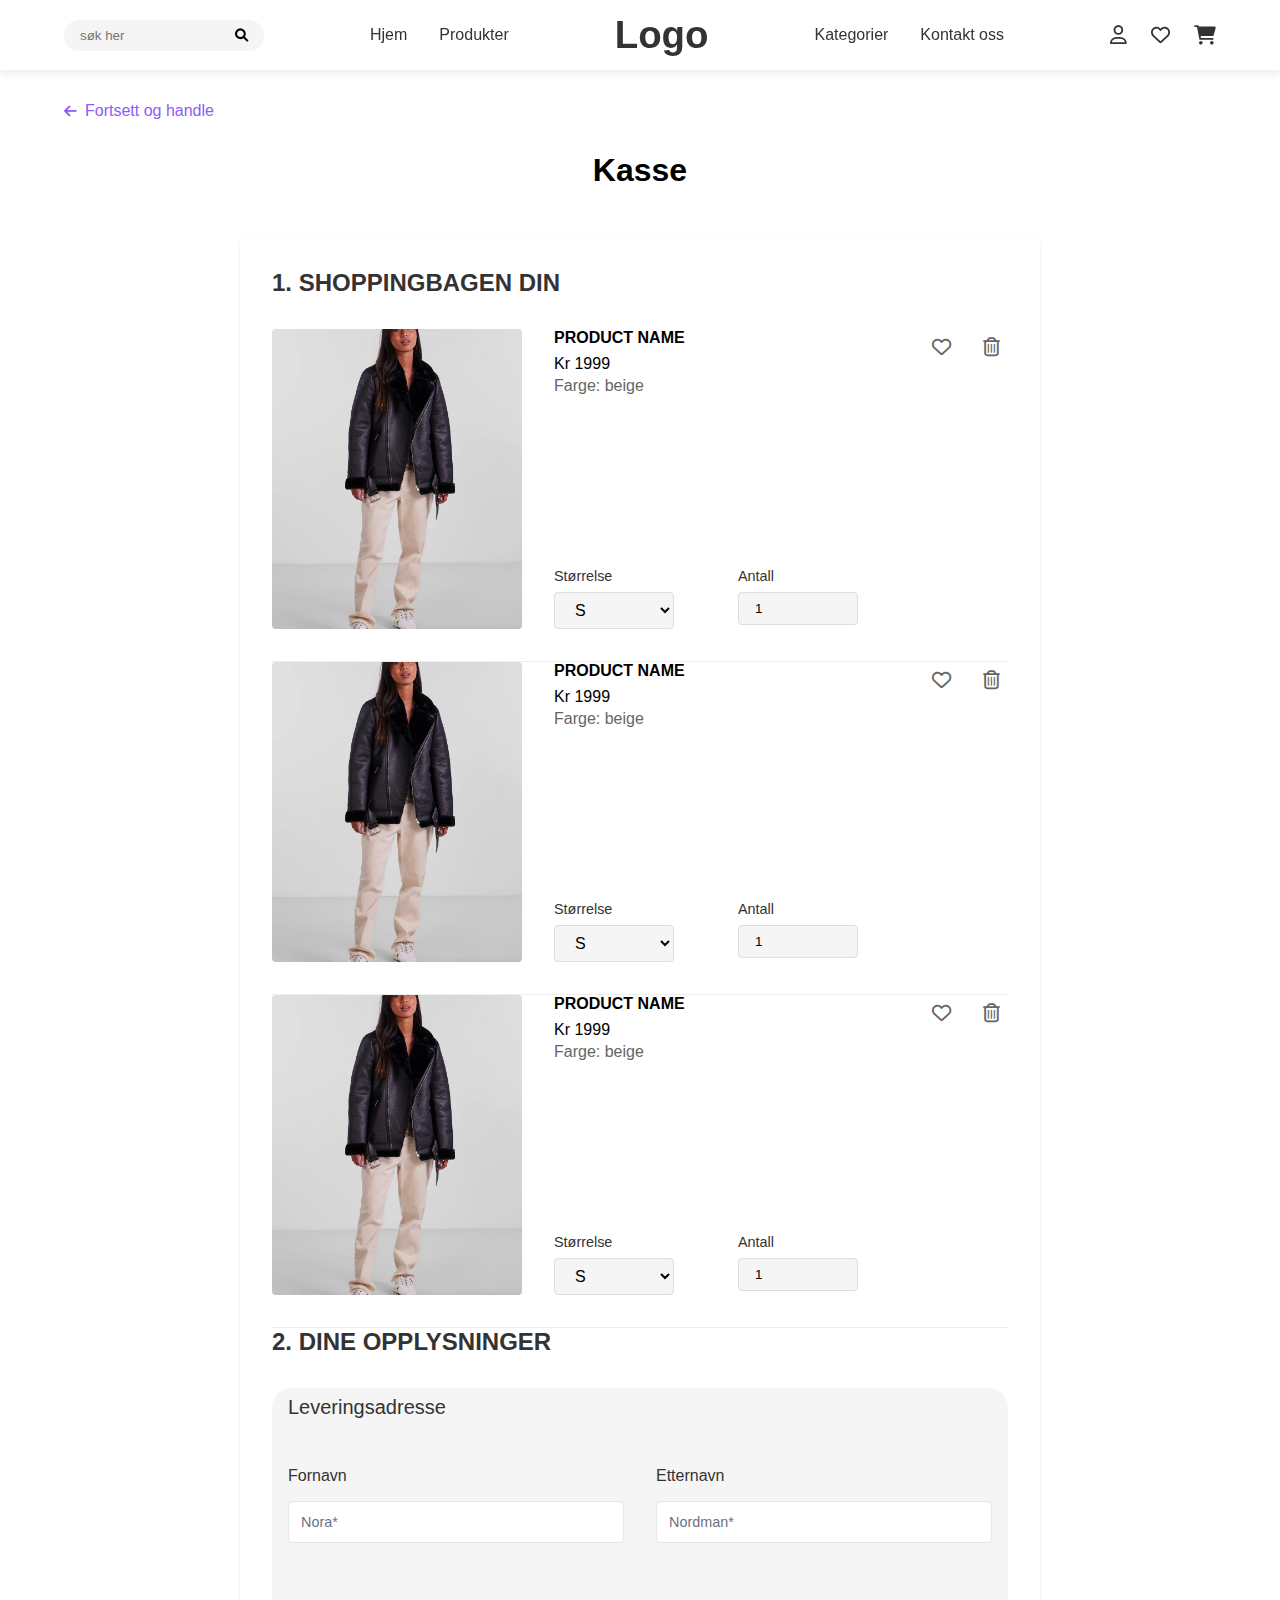
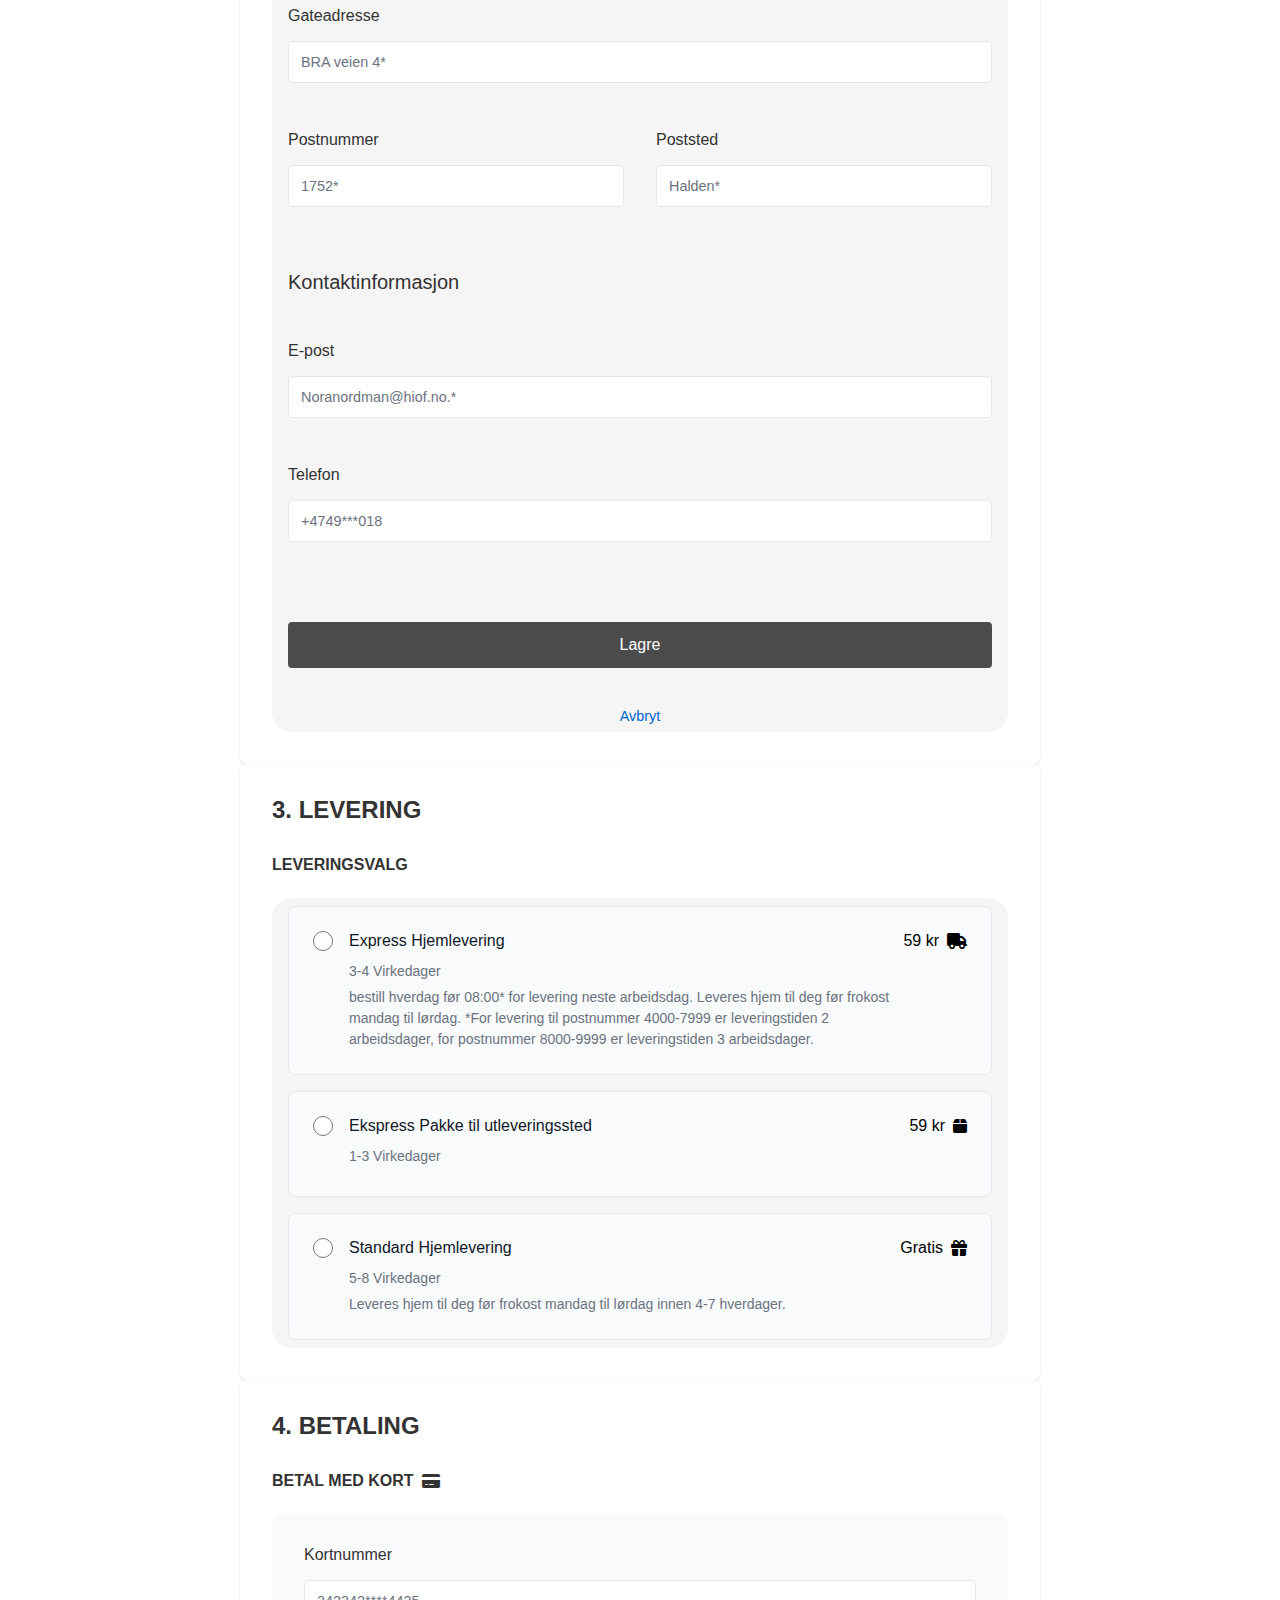
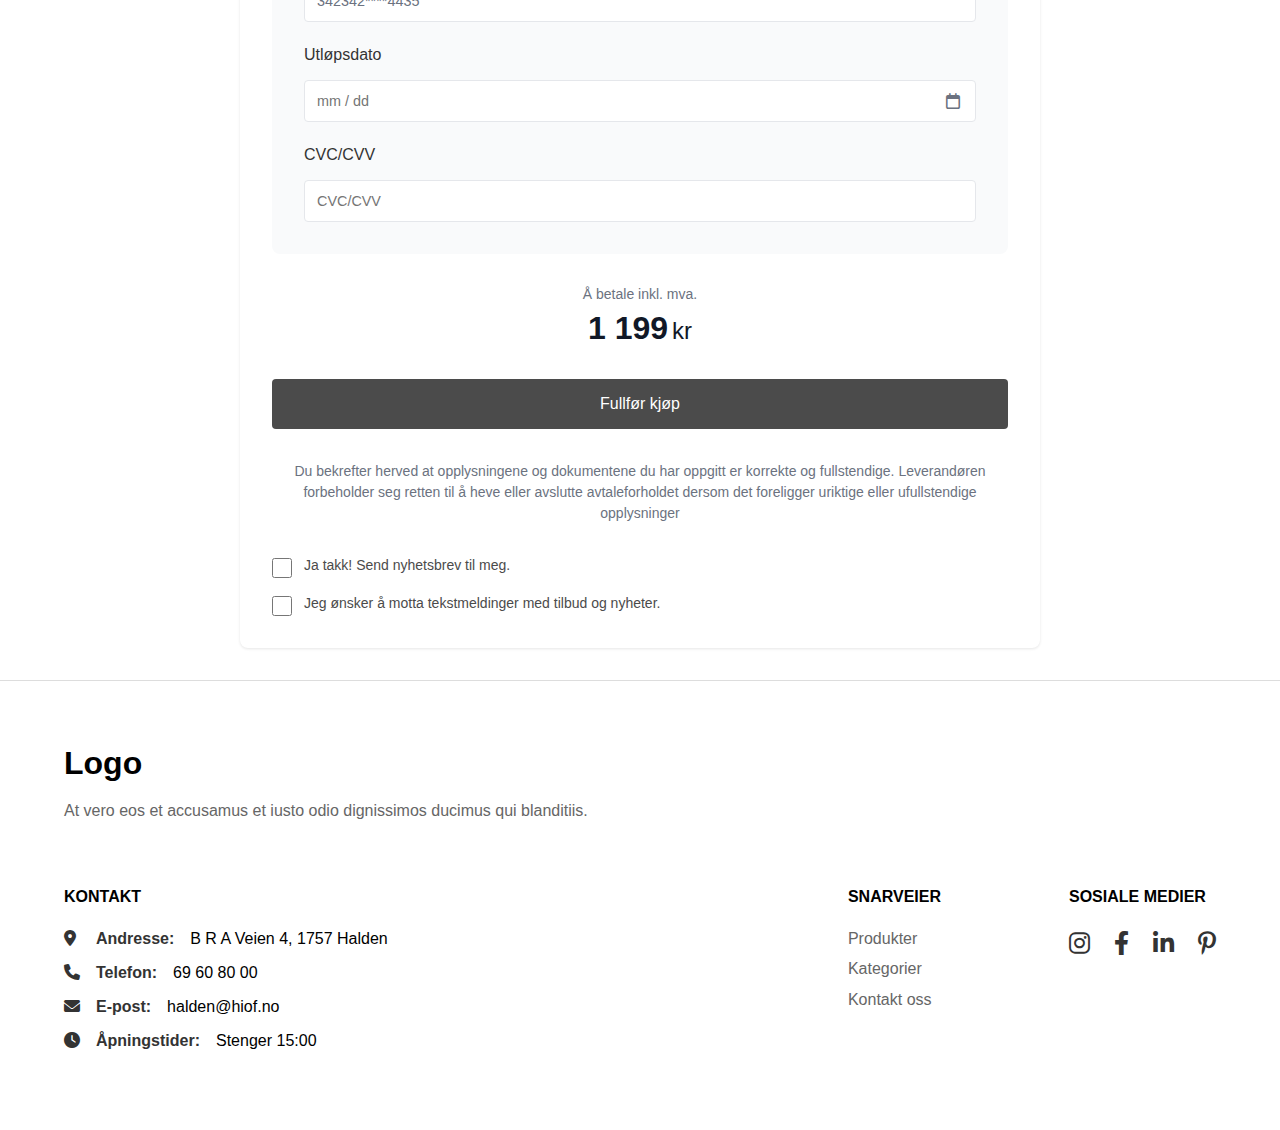
==== cart.html @ 33f29608 "update the logo" ====
<!DOCTYPE html>
<html lang="no">
<head>
    <meta charset="UTF-8">
    <meta name="viewport" content="width=device-width, initial-scale=1.0">
    <title>Modern Website</title>
    <link rel="stylesheet" href="css/style.css">
    <link rel="stylesheet" href="https://cdnjs.cloudflare.com/ajax/libs/font-awesome/6.0.0/css/all.min.css">
</head>
<body>
    <header>
        <form>
            <input type="text" placeholder="søk her">
            <button type="submit" aria-label="Search">
                <i class="fas fa-search"></i>
            </button>
        </form>
    
        <nav>
            <ul>
                <li><a href="index.html">Hjem</a></li>
                <li><a href="product.html">Produkter</a></li>
            </ul>
        </nav>
    
        <a href="index.html" class="logo1"><h1>Logo</h1> </a> 

    
        <nav>
            <ul>
                <li><a href="#categories">Kategorier</a></li>
                <li><a href="#footer-contact">Kontakt oss</a></li>
            </ul>
        </nav>
    
        <nav class="user-nav">
            <ul>
                <li><a href="#account" aria-label="My Account">
                    <i class="far fa-user"></i>
                </a></li>
                <li><a href="#wishlist" aria-label="Wishlist">
                    <i class="far fa-heart"></i>
                </a></li>
                <li><a href="cart.html" aria-label="Shopping Cart">
                    <i class="fas fa-shopping-cart"></i>
                </a></li>
            </ul>
        </nav>
    </header>
    <main class="checkout-main">
        <a href="#" class="checkout-back">
            <i class="fas fa-arrow-left"></i> 
            Fortsett og handle
        </a>
        
        <h1 class="checkout-title">Kasse</h1>
        
        <article class="checkout-card">
            <h2 class="checkout-card-title">1. SHOPPINGBAGEN DIN</h2>
            
            <article class="basket-item">
                <img src="images/piecesjacket.jpg" alt="Product" class="basket-item-image">
                
                <section class="basket-item-content">
                    <section class="basket-item-info">
                        <h3 class="basket-item-name">PRODUCT NAME</h3>
                        <p class="basket-item-price">Kr 1999</p>
                        <p class="basket-item-color">Farge: beige</p>
                    </section>
                    
                    <nav class="basket-item-actions">
                        <button class="basket-action-btn">
                            <i class="far fa-heart"></i>
                        </button>
                        <button class="basket-action-btn">
                            <i class="far fa-trash-alt"></i>
                        </button>
                    </nav>
                    
                    <section class="basket-item-controls">
                        <section class="basket-size-select">
                            <label for="size1">Størrelse</label>
                            <select id="size1" class="basket-select">
                                <option value="S">S</option>
                                <option value="M">M</option>
                                <option value="L">L</option>
                            </select>
                        </section>
                        
                        <section class="basket-quantity-select">
                            <label for="qty1">Antall</label>
                            <div class="basket-quantity-wrapper">
                                <input type="number" id="qty1" class="basket-quantity" value="1" min="1" max="50">
                            </div>
                        </section>
                    </section>
                </section>
            </article>
            <article class="basket-item">
                <img src="images/piecesjacket.jpg" alt="Product" class="basket-item-image">
                
                <section class="basket-item-content">
                    <section class="basket-item-info">
                        <h3 class="basket-item-name">PRODUCT NAME</h3>
                        <p class="basket-item-price">Kr 1999</p>
                        <p class="basket-item-color">Farge: beige</p>
                    </section>
                    
                    <nav class="basket-item-actions">
                        <button class="basket-action-btn">
                            <i class="far fa-heart"></i>
                        </button>
                        <button class="basket-action-btn">
                            <i class="far fa-trash-alt"></i>
                        </button>
                    </nav>
                    
                    <section class="basket-item-controls">
                        <section class="basket-size-select">
                            <label for="size1">Størrelse</label>
                            <select id="size1" class="basket-select">
                                <option value="S">S</option>
                                <option value="M">M</option>
                                <option value="L">L</option>
                            </select>
                        </section>
                        
                        <section class="basket-quantity-select">
                            <label for="qty1">Antall</label>
                            <div class="basket-quantity-wrapper">
                                <input type="number" id="qty1" class="basket-quantity" value="1" min="1" max="50">
                            </div>
                        </section>
                    </section>
                </section>
            </article>
            <article class="basket-item">
                <img src="images/piecesjacket.jpg" alt="Product" class="basket-item-image">
                
                <section class="basket-item-content">
                    <section class="basket-item-info">
                        <h3 class="basket-item-name">PRODUCT NAME</h3>
                        <p class="basket-item-price">Kr 1999</p>
                        <p class="basket-item-color">Farge: beige</p>
                    </section>
                    
                    <nav class="basket-item-actions">
                        <button class="basket-action-btn">
                            <i class="far fa-heart"></i>
                        </button>
                        <button class="basket-action-btn">
                            <i class="far fa-trash-alt"></i>
                        </button>
                    </nav>
                    
                    <section class="basket-item-controls">
                        <section class="basket-size-select">
                            <label for="size1">Størrelse</label>
                            <select id="size1" class="basket-select">
                                <option value="S">S</option>
                                <option value="M">M</option>
                                <option value="L">L</option>
                            </select>
                        </section>
                        
                        <section class="basket-quantity-select">
                            <label for="qty1">Antall</label>
                            <div class="basket-quantity-wrapper">
                                <input type="number" id="qty1" class="basket-quantity" value="1" min="1" max="50">
                            </div>
                        </section>
                    </section>
                </section>
            </article>
            <!-- Checkout Information Section -->
            <article class="cart-section">
                <h2>2. DINE OPPLYSNINGER</h2>
                
                <form class="customer-form">
                    <section class="form-content">
                        <!-- Delivery Address -->
                        <h3>Leveringsadresse</h3>
                        
                        <section class="name-fields">
                            <section class="form-group">
                                <label for="fornavn">Fornavn</label>
                                <input type="text" id="fornavn" name="fornavn" value="Nora*">
                            </section>
                            
                            <section class="form-group">
                                <label for="etternavn">Etternavn</label>
                                <input type="text" id="etternavn" name="etternavn" value="Nordman*">
                            </section>
                        </section>

                        <section class="form-group">
                            <label for="gateadresse">Gateadresse</label>
                            <input type="text" id="gateadresse" name="gateadresse" value="BRA veien 4*">
                        </section>

                        <section class="postal-fields">
                            <section class="form-group">
                                <label for="postnummer">Postnummer</label>
                                <input type="text" id="postnummer" name="postnummer" value="1752*">
                            </section>
                            
                            <section class="form-group">
                                <label for="poststed">Poststed</label>
                                <input type="text" id="poststed" name="poststed" value="Halden*">
                            </section>
                        </section>

                        <!-- Contact Information -->
                        <h3>Kontaktinformasjon</h3>
                        
                        <section class="form-group">
                            <label for="epost">E-post</label>
                            <input type="email" id="epost" name="epost" value="Noranordman@hiof.no.*">
                        </section>

                        <section class="form-group">
                            <label for="telefon">Telefon</label>
                            <input type="tel" id="telefon" name="telefon" value="+4749***018">
                        </section>

                        <!-- Submit Buttons -->
                        <button type="submit" class="save-button">Lagre</button>
                        <a href="#" class="cancel-link">Avbryt</a>
                    </section>
                </form>
            </article>
        </article>
        <!-- Delivery Section -->
        <!-- Delivery Section -->
        <article class="checkout-card">
            <h2>3. LEVERING</h2>
            
            <section class="delivery-options">
                <h3>LEVERINGSVALG</h3>
                
                <form class="delivery-choices">
                    <!-- Express Home Delivery Option -->
                    <section class="delivery-option">
                        <section class="delivery-option-header">
                            <section class="delivery-header-left">
                                <input type="radio" id="express-home" name="delivery" value="express-home">
                                <label for="express-home">Express Hjemlevering</label>
                            </section>
                            <section class="price-with-icon">
                                <span>59 kr</span>
                                <i class="fas fa-truck"></i>
                            </section>
                        </section>
                        
                        <section class="delivery-time">3-4 Virkedager</section>
                        
                        <section class="delivery-info">
                            bestill hverdag før 08:00* for levering neste arbeidsdag. Leveres hjem til deg før frokost mandag til lørdag. *For levering til postnummer 4000-7999 er leveringstiden 2 arbeidsdager, for postnummer 8000-9999 er leveringstiden 3 arbeidsdager.
                        </section>
                    </section>

                    <!-- Express Pickup Option -->
                    <section class="delivery-option">
                        <section class="delivery-option-header">
                            <section class="delivery-header-left">
                                <input type="radio" id="express-pickup" name="delivery" value="express-pickup">
                                <label for="express-pickup">Ekspress Pakke til utleveringssted</label>
                            </section>
                            <section class="price-with-icon">
                                <span>59 kr</span>
                                <i class="fas fa-box"></i>
                            </section>
                        </section>
                        
                        <section class="delivery-time">1-3 Virkedager</section>
                    </section>

                    <!-- Standard Home Delivery Option -->
                    <section class="delivery-option">
                        <section class="delivery-option-header">
                            <section class="delivery-header-left">
                                <input type="radio" id="standard-home" name="delivery" value="standard-home">
                                <label for="standard-home">Standard Hjemlevering</label>
                            </section>
                            <section class="price-with-icon">
                                <span>Gratis</span>
                                <i class="fas fa-gift"></i>
                            </section>
                        </section>
                        
                        <section class="delivery-time">5-8 Virkedager</section>
                        
                        <section class="delivery-info">
                            Leveres hjem til deg før frokost mandag til lørdag innen 4-7 hverdager.
                        </section>
                    </section>
                </form>
            </section>
        </article>
        <!-- Payment Section -->
        <!-- Payment Section -->
        <article class="checkout-card">
            <h2>4. BETALING</h2>

            <section class="payment-form">
                <h3>BETAL MED KORT <i class="fas fa-credit-card"></i></h3>
                
                <section class="payment-content">
                    <section class="payment-inputs">
                        <section class="payment-fields">
                            <section class="form-group">
                                <label for="card-number">Kortnummer</label>
                                <input 
                                    type="text" 
                                    id="card-number" 
                                    value="342342****4435"
                                    pattern="[0-9]*"
                                    inputmode="numeric"
                                >
                            </section>

                            <section class="expiry-cvv-group">
                                <section class="form-group">
                                    <label for="expiry">Utløpsdato</label>
                                    <div class="input-with-icon">
                                        <input 
                                            type="text" 
                                            id="expiry" 
                                            placeholder="mm / dd"
                                        >
                                        <i class="far fa-calendar"></i>
                                    </div>
                                </section>

                                <section class="form-group">
                                    <label for="cvc">CVC/CVV</label>
                                    <input 
                                        type="text" 
                                        id="cvc" 
                                        placeholder="CVC/CVV"
                                        pattern="[0-9]*"
                                        inputmode="numeric"
                                    >
                                </section>
                            </section>
                        </section>
                    </section>
                    <!-- Payment Total and Consent Section -->
                    <section class="payment-consent">
                        <section class="payment-total">
                            <p class="total-label">Å betale inkl. mva.</p>
                            <p class="total-amount">
                                <span class="amount">1 199</span>
                                <span class="currency">kr</span>
                            </p>
                        </section>

                        <button type="submit" class="submit-button">
                            Fullfør kjøp
                        </button>

                        <section class="consent-text">
                            <p>Du bekrefter herved at opplysningene og dokumentene du har oppgitt er korrekte og fullstendige. 
                            Leverandøren forbeholder seg retten til å heve eller avslutte avtaleforholdet dersom det foreligger 
                            uriktige eller ufullstendige opplysninger</p>
                        </section>

                        <section class="newsletter-options">
                            <label class="checkbox-wrapper">
                                <input type="checkbox" name="newsletter">
                                <span class="checkbox-text">Ja takk! Send nyhetsbrev til meg.</span>
                            </label>
                            
                            <label class="checkbox-wrapper">
                                <input type="checkbox" name="sms">
                                <span class="checkbox-text">Jeg ønsker å motta tekstmeldinger med tilbud og nyheter.</span>
                            </label>
                        </section>
                    </section>
                </section>
            </section>
        </article>
        
    </main>
    <footer>
        <hr class="separator">
        
        <section class="footer-content">
            <section class="footer-logo">
                <h2>Logo</h2>
                <p>At vero eos et accusamus et iusto odio dignissimos ducimus qui blanditiis.</p>
            </section>
            
            <section class="footer-grid">
                <section class="footer-contact" id="footer-contact">
                    <h3>KONTAKT</h3>
                    <ul>
                        <li>
                            <i class="fas fa-map-marker-alt"></i>
                            <strong>Andresse:</strong>
                            <span>B R A Veien 4, 1757 Halden</span>
                        </li>
                        <li>
                            <i class="fas fa-phone"></i>
                            <strong>Telefon:</strong>
                            <span>69 60 80 00</span>
                        </li>
                        <li>
                            <i class="fas fa-envelope"></i>
                            <strong>E-post:</strong>
                            <span>halden@hiof.no</span>
                        </li>
                        <li>
                            <i class="fas fa-clock"></i>
                            <strong>Åpningstider:</strong>
                            <span>Stenger 15:00</span>
                        </li>
                    </ul>
                </section>
    
                <section class="footer-links">
                    <h3>SNARVEIER</h3>
                    <ul>
                        <li><a href="product.html">Produkter</a></li>
                        <li><a href="#categories">Kategorier</a></li>
                        <li><a href="#footer-contact">Kontakt oss</a></li>
                    </ul>
                </section>
    
                <section class="footer-social">
                    <h3>SOSIALE MEDIER</h3>
                    <nav class="social-links">
                        <a href="#" aria-label="Instagram"><i class="fab fa-instagram"></i></a>
                        <a href="#" aria-label="Facebook"><i class="fab fa-facebook-f"></i></a>
                        <a href="#" aria-label="LinkedIn"><i class="fab fa-linkedin-in"></i></a>
                        <a href="#" aria-label="Pinterest"><i class="fab fa-pinterest-p"></i></a>
                    </nav>
                </section>
            </section>
        </section>
    </footer>
    
</body>
</html>
---- css/style.css ----
* { 
    margin: 0; 
    padding: 0; 
    box-sizing: border-box; 
}

body { 
    font-family: Arial, sans-serif;
    overflow-x: hidden;
    padding-top: 70px; /* Added to account for fixed header */
}

/* Header Styles */
header {
    position: fixed;
    top: 0;
    left: 0;
    width: 100%;
    padding: 1rem 5%;
    background: white;
    display: flex;
    align-items: center;
    justify-content: space-between;
    z-index: 1000;
    box-shadow: 0 2px 10px rgba(0,0,0,0.1);
    height: 70px;
}

/* Search Form - matching original search-bar */
form {
    display: flex;
    align-items: center;
    background: #f5f5f5;
    border-radius: 20px;
    padding: 0.5rem 1rem;
    width: 200px;
}

form input {
    border: none;
    background: none;
    outline: none;
    width: 100%;
    padding-right: 0.5rem;
}

form button {
    background: none;
    border: none;
    padding: 0;
    cursor: pointer;
}

/* Navigation - keeping original nav styles */
nav ul {
    display: flex;
    gap: 2rem;
    list-style: none;
}

nav a {
    text-decoration: none;
    color: #333;
    font-weight: 500;
    transition: color 0.3s;
}

nav a:hover {
    color: #666;
}

/* Logo - matching original logo class */
.logo1 {
    font-size: 1.2rem;
    font-weight: bold;
    color: #333;
    text-decoration: none;
}

/* User Navigation - matching original user-actions */
.user-nav ul {
    display: flex;
    gap: 1.5rem;
}

.user-nav i {
    cursor: pointer;
    font-size: 1.2rem;
    color: #333;
    transition: color 0.3s;
}

.user-nav i:hover {
    color: #666;
}

@media (max-width: 768px) {
    form,
    nav:not(.user-nav) {
        display: none;
    }
}

/* Section Common Styles */
.section {
    position: relative;
    min-height: calc(100vh - 70px); /* Adjusted for header height */
    display: flex;
    align-items: center;
    justify-content: center;
    padding: 2rem 5%;
    overflow: hidden;
}

/* Hero Section Specific */
.hero {
    margin:  20px 1rem 0 1rem;
}

.section-background {
    position: absolute;
    top: 0;
    left: 0;
    width: 100%;
    height: 100%;
    background-position: center;
    background-size: cover;
    background-repeat: no-repeat;
    z-index: 1;
    border-radius: 20px; /* Added border radius */
}

.section-overlay {
    position: absolute;
    top: 0;
    left: 0;
    width: 100%;
    height: 100%;
    background: linear-gradient(45deg, rgba(103, 58, 183, 0.7), transparent);
    z-index: 2;
    border-radius: 20px; /* Added border radius */
}

.section-overlay.light {
    background: linear-gradient(to bottom, rgba(255, 255, 255, 0.9), rgba(255, 255, 255, 0.7));
}

.section-content {
    position: relative;
    z-index: 3;
    max-width: 1200px;
    width: 100%;
}

.hero .section-content {
    text-align: right;
    margin-left: auto;
    max-width: 600px;
    padding-right: 5%;
}

.hero h2 {
    font-size: 2.5rem;
    margin-bottom: 1rem;
    color: #000;
}

.hero p {
    color: #333;
    margin-bottom: 2rem;
}

.cta {
    display: inline-block;
    padding: 0.8rem 2rem;
    background: white;
    color: black;
    text-decoration: none;
    border-radius: 25px;
    font-weight: 500;
    transition: all 0.3s ease;
}

.cta:hover {
    transform: translateY(-2px);
    box-shadow: 0 4px 10px rgba(0,0,0,0.1);
}

.prev, .next {
    position: absolute;
    top: 50%;
    transform: translateY(-50%);
    background: white;
    border: none;
    border-radius: 50%;
    width: 40px;
    height: 40px;
    cursor: pointer;
    z-index: 4;
    box-shadow: 0 2px 10px rgba(0,0,0,0.1);
    display: flex;
    align-items: center;
    justify-content: center;
    transition: all 0.3s ease;
}

.prev:hover, .next:hover {
    transform: translateY(-50%) scale(1.1);
    box-shadow: 0 6px 15px rgba(0,0,0,0.15);
}

.prev { left: 2rem; }
.next { right: 2rem; }

/* Products Section Specific */
.products .section-content {
    text-align: center;
}

.products h2 {
    font-size: 2.5rem;
    margin-bottom: 0.5rem;
    color: #333;
}

.products p {
    color: #666;
}

/* Responsive Design */
@media (max-width: 768px) {
    .search-bar, nav ul { 
        display: none; 
    }
    
    .hero {
        margin: 0 0.5rem;
    }
    
    .section {
        padding: 2rem 1rem;
    }
    
    .hero .section-content {
        text-align: center;
        margin: 0 auto;
        padding-right: 0;
    }
    
    .hero h2 {
        font-size: 2rem;
    }
    
    .prev { left: 1rem; }
    .next { right: 1rem; }
}

@media (max-width: 480px) {
    .hero {
        margin: 0;
    }
    
    .section-background,
    .section-overlay {
        border-radius: 0;
    }
    
    .section {
        padding: 1.5rem 1rem;
    }
    
    .hero h2 {
        font-size: 1.5rem;
    }
    
    .prev, .next {
        width: 30px;
        height: 30px;
    }
}
.products {
    padding: 4rem 5%;
    text-align: center;
}

.products h2 {
    font-size: 2.5rem;
    margin-bottom: 0.5rem;
}

.products > p {
    color: #666;
    margin-bottom: 2rem;
}

.filter-nav {
    margin-bottom: 3rem;
}

.filter-nav button {
    background: none;
    border: 1px solid #e0e0e0;
    padding: 0.8rem 2rem;
    margin: 0 0.5rem;
    border-radius: 25px;
    cursor: pointer;
    transition: all 0.3s;
}

.filter-nav button.active {
    background: #333;
    color: white;
    border-color: #333;
}

.product-grid {
    display: grid;
    grid-template-columns: repeat(3, 1fr);
    gap: 2rem;
    max-width: 1200px;
    margin: 0 auto;
    padding: 0 1rem;
}

.product {
    text-align: left;
    transition: transform 0.3s;
    border-radius: 15px;
    overflow: hidden;
    background: white;
}

.product:hover {
    transform: translateY(-5px);
}

.product img {
    width: 100%;
    height: 320px;
    object-fit: cover;
    border-radius: 15px;
}

.product h3 {
    display: flex;
    justify-content: space-between;
    align-items: center;
    padding: 1rem;
    font-size: 1rem;
}

.product h3 span {
    font-weight: bold;
}

.product data {
    display: block;
    padding: 0 1rem;
    color: #333;
}

.product small {
    display: block;
    padding: 0.5rem 1rem;
    color: #666;
}

@media (max-width: 992px) {
    .product-grid {
        grid-template-columns: repeat(2, 1fr);
    }
}

@media (max-width: 576px) {
    .product-grid {
        grid-template-columns: 1fr;
    }
    
    .filter-nav button {
        width: 100%;
        margin: 0.5rem 0;
    }
}

.categories {
    padding: 4rem 5%;
    background: #fff;
    text-align: center;
}

.categories h2 {
    font-size: 2.5rem;
    margin-bottom: 0.5rem;
}

.categories > p {
    color: #666;
    margin-bottom: 3rem;
}

.category-grid {
    display: grid;
    grid-template-columns: repeat(12, 1fr);
    gap: 1.5rem;
    max-width: 1400px;
    margin: 0 auto;
    background: white;
    padding: 1.5rem;
    border-radius: 20px;
    box-shadow: 0 2px 10px rgba(0,0,0,0.05);
}

/* First row */
.category:nth-child(1) {
    grid-column: 1 / span 4;
    grid-row: 1;
    height: 300px;
}

.category:nth-child(2) {
    grid-column: 5 / span 4;
    grid-row: 1;
    height: 300px;
}

.category:nth-child(3) {
    grid-column: 9 / span 4;
    grid-row: 1 / span 2;
    height: 615px;
}

/* Second row */
.category:nth-child(4) {
    grid-column: 1 / span 8;
    grid-row: 2;
    height: 300px;
}

.category {
    position: relative;
    overflow: hidden;
    text-decoration: none;
    display: block;
    border-radius: 15px;
    background: #f5f5f5;
}

.category img {
    width: 100%;
    height: 100%;
    object-fit: cover;
    transition: transform 0.3s ease;
}

.category h3 {
    position: absolute;
    top: 50%;
    left: 50%;
    transform: translate(-50%, -50%);
    color: white;
    font-size: 1.5rem;
    font-weight: 500;
    text-transform: uppercase;
    letter-spacing: 1px;
    z-index: 2;
    text-align: center;
    width: 100%;
}

.category::after {
    content: '';
    position: absolute;
    inset: 0;
    background: rgba(0, 0, 0, 0.3);
    transition: background-color 0.3s ease;
}

.category:hover img {
    transform: scale(1.1);
}

.category:hover::after {
    background: rgba(0, 0, 0, 0.5);
}

/* Tablet View (768px to 992px) */
@media (max-width: 992px) {
    .categories {
        padding: 3rem 3%;
    }

    .category-grid {
        grid-template-columns: repeat(2, 1fr);
        gap: 1rem;
        padding: 1rem;
    }

    /* Reset all categories to span 1 column */
    .category:nth-child(n) {
        grid-column: span 1;
        height: 250px;
        grid-row: auto;
    }

    /* Make the fourth category span full width */
    .category:nth-child(4) {
        grid-column: span 2;
        height: 300px;
    }
}

/* Mobile View (up to 768px) */
@media (max-width: 768px) {
    .categories {
        padding: 2rem 1rem;
    }

    .category-grid {
        grid-template-columns: 1fr;
        gap: 0.8rem;
        padding: 0.8rem;
    }

    /* All categories take full width */
    .category:nth-child(n) {
        grid-column: 1;
        height: 200px;
    }

    .categories h2 {
        font-size: 2rem;
    }

    .category h3 {
        font-size: 1.2rem;
    }
}

/* Small Mobile View */
@media (max-width: 480px) {
    .categories {
        padding: 1.5rem 0.8rem;
    }

    .category-grid {
        gap: 0.6rem;
        padding: 0.6rem;
    }

    .category:nth-child(n) {
        height: 180px;
    }

    .category h3 {
        font-size: 1.1rem;
    }
}
.reviews {
    padding: 4rem 5%;
    text-align: center;
}

.reviews h2 {
    font-size: 2.5rem;
    margin-bottom: 0.5rem;
}

.reviews > p {
    color: #666;
    margin-bottom: 3rem;
}

.reviews-grid {
    max-width: 1400px;
    margin: 0 auto;
    overflow-x: auto;
    padding: 1rem 0;
    white-space: nowrap;
    -ms-overflow-style: none;
    scrollbar-width: none;
}

.reviews-grid::-webkit-scrollbar {
    display: none;
}

.review {
    display: inline-block;
    width: 300px;
    margin-right: 20px;
    padding: 2rem;
    text-align: center;
    background: white;
    border-radius: 15px;
    box-shadow: 0 2px 10px rgba(0,0,0,0.05);
    white-space: normal;
    vertical-align: top;
}

.review img {
    width: 80px;
    height: 80px;
    border-radius: 50%;
    margin: 0 auto 1rem;
}

.review h3 {
    font-size: 1.1rem;
    margin-bottom: 0.5rem;
}

.review .rating {
    color: #ffd700;
    font-size: 1.2rem;
    margin-bottom: 1rem;
}

.review p:last-child {
    color: #666;
    line-height: 1.6;
    font-size: 0.9rem;
}

@media (max-width: 768px) {
    .reviews {
        padding: 2rem 3%;
    }
    
    .review {
        width: 280px;
        padding: 1.5rem;
    }
}

.separator {
    border: none;
    border-top: 1px solid #ddd;
    max-width: 1400px;
    margin: 0 auto 4rem;
    padding: 0 5%;
}

.footer-content {
    max-width: 1400px;
    margin: 0 auto;
    padding: 0 5% 4rem;
}

.footer-logo {
    margin-bottom: 4rem;
}

.footer-logo h2 {
    font-size: 2rem;
    margin-bottom: 1rem;
}

.footer-logo p {
    color: #666;
    line-height: 1.6;
    max-width: 600px;
}

.footer-grid {
    display: grid;
    grid-template-columns: 1fr auto auto;
    gap: 8rem;
}

.footer-grid h3 {
    font-size: 1rem;
    margin-bottom: 1.5rem;
    font-weight: 600;
}

.footer-contact ul {
    list-style: none;
    padding: 0;
}

.footer-contact li {
    margin-bottom: 1rem;
    display: flex;
    align-items: baseline;
    gap: 0.5rem;
}

.footer-contact li i {
    width: 16px;
    margin-right: 0.5rem;
    color: #333;
}

.footer-contact li strong {
    color: #333;
    margin-right: 0.5rem;
}

.footer-links ul {
    list-style: none;
    padding: 0;
}

.footer-links li {
    margin-bottom: 0.8rem;
}

.footer-links a {
    color: #666;
    text-decoration: none;
    transition: color 0.3s;
}

.footer-links a:hover {
    color: #333;
}

.social-links {
    display: flex;
    gap: 1.5rem;
}

.social-links a {
    color: #333;
    text-decoration: none;
    font-size: 1.5rem;
    transition: transform 0.3s ease;
    display: inline-block;
}

.social-links a:hover {
    transform: translateY(-3px);
}

.footer-social {
    position: relative; /* Added to ensure visibility */
}

.social-links {
    display: flex !important; /* Force display */
    gap: 1.5rem;
    visibility: visible !important; /* Force visibility */
}

.social-links a {
    color: #333;
    text-decoration: none;
    font-size: 1.5rem;
    transition: transform 0.3s ease;
    display: inline-block !important; /* Force display */
    visibility: visible !important; /* Force visibility */
}

.social-links a i {
    font-size: 1.5rem;
    display: inline-block !important; /* Force display */
    visibility: visible !important; /* Force visibility */
}

.social-links a:hover {
    transform: translateY(-3px);
}


@media (max-width: 992px) {
    .footer-grid {
        grid-template-columns: repeat(2, 1fr);
        gap: 3rem;
    }
    
    .separator {
        margin-bottom: 3rem;
    }
    
    .footer-logo {
        margin-bottom: 3rem;
    }

    .footer-social {
        grid-column: 1 / -1;
        text-align: center;
    }

    .social-links {
        justify-content: center;
    }
}

@media (max-width: 768px) {
    .footer-grid {
        grid-template-columns: 1fr;
        gap: 2rem;
    }

    .footer-social {
        margin-top: 1rem;
    }

    .social-links {
        display: flex;
        justify-content: flex-start;
        gap: 2rem;
    }

    .social-links a {
        font-size: 1.8rem;
        display: inline-block;
    }

    .footer-social i {
        font-size: 1.8rem;
        display: inline-block;
    }
}

@media (max-width: 576px) {
    .footer-grid {
        text-align: center;
    }

    .footer-contact li {
        flex-direction: column;
        align-items: center;
        gap: 0.25rem;
    }

    .footer-contact li i {
        margin-right: 0;
    }

    .social-links {
        justify-content: center;
    }
    
    .separator {
        margin-bottom: 2rem;
    }
    
    .footer-logo {
        text-align: center;
        margin-bottom: 2rem;
    }
    
    .footer-logo p {
        margin: 0 auto;
    }
}


/* Cart page */



/* Cart Navigation */
.shopping-nav {
    padding: 1rem 5%;
    margin-top: 2rem;
}

.shopping-return {
    display: flex;
    align-items: center;
    gap: 0.5rem;
    color: #333;
    text-decoration: none;
    font-weight: 500;
}

/* Main Cart Layout */
.checkout-main {
    max-width: 1400px;
    margin: 0 auto;
    padding: 0 5%;
}

.checkout-title {
    margin: 2rem 0;
    font-size: 2rem;
}

/* Cart Sections */
.checkout-flow {
    display: grid;
    gap: 2rem;
}

/* Common Article Styles */
.checkout-section {
    background: white;
    border-radius: 15px;
    padding: 2rem;
    box-shadow: 0 2px 10px rgba(0,0,0,0.05);
}

.section-title {
    font-size: 1.25rem;
    margin-bottom: 2rem;
    font-weight: 600;
}

/* Product List */
.basket-items {
    list-style: none;
    padding: 0;
    display: flex;
    flex-direction: column;
    gap: 2rem;
}

.basket-item {
    display: flex;
    gap: 2rem;
    padding-bottom: 2rem;
    border-bottom: 1px solid #eee;
}

.basket-item:last-child {
    border-bottom: none;
    padding-bottom: 0;
}

.item-visual {
    width: 150px;
    flex-shrink: 0;
}

.item-visual img {
    width: 100%;
    height: 200px;
    object-fit: cover;
    border-radius: 10px;
}

.item-content {
    flex: 1;
}

.item-header {
    display: flex;
    justify-content: space-between;
    margin-bottom: 1rem;
}

.item-title {
    margin-bottom: 0.5rem;
}

.item-controls {
    display: flex;
    gap: 1rem;
}

.item-btn {
    background: none;
    border: none;
    cursor: pointer;
    color: #666;
}

.item-options {
    display: flex;
    gap: 2rem;
}

/* Address Form */
.address-form {
    display: grid;
    gap: 1rem;
    grid-template-columns: repeat(2, 1fr);
}

.form-full {
    grid-column: 1 / -1;
}

.input-group {
    display: flex;
    flex-direction: column;
    gap: 0.5rem;
}

.input-field {
    padding: 0.8rem;
    border: 1px solid #ddd;
    border-radius: 8px;
}

/* Delivery Options */
.shipping-options {
    display: flex;
    flex-direction: column;
    gap: 1rem;
}

.shipping-option {
    border: 1px solid #ddd;
    border-radius: 8px;
    padding: 1rem;
    cursor: pointer;
}

.shipping-option:hover {
    border-color: #333;
}

.shipping-header {
    display: flex;
    justify-content: space-between;
    margin-bottom: 0.5rem;
}

.shipping-name {
    font-weight: 600;
}

.shipping-time {
    color: #666;
    font-size: 0.9rem;
}

/* Payment Section */
.payment-summary {
    display: flex;
    justify-content: space-between;
    align-items: center;
    background: #f5f5f5;
    padding: 1rem;
    border-radius: 8px;
    margin: 2rem 0;
}

.payment-btn {
    width: 100%;
    padding: 1rem;
    background: #333;
    color: white;
    border: none;
    border-radius: 8px;
    cursor: pointer;
    font-weight: 500;
    margin-bottom: 1rem;
}

.payment-terms {
    font-size: 0.9rem;
    color: #666;
    margin: 1rem 0;
}

.newsletter-box {
    margin-top: 1rem;
}

/* Responsive Design */
@media (max-width: 768px) {
    .basket-item {
        flex-direction: column;
        gap: 1rem;
    }
    
    .item-visual {
        width: 100%;
    }
    
    .item-visual img {
        height: 300px;
    }
    
    .item-options {
        flex-direction: column;
        gap: 1rem;
    }
    
    .address-form {
        grid-template-columns: 1fr;
    }
}

@media (max-width: 480px) {
    .checkout-section {
        padding: 1rem;
    }
    
    .item-visual img {
        height: 200px;
    }
    
    .checkout-title {
        font-size: 1.5rem;
    }
}
/* Main Layout */
.checkout-main {
    padding: 2rem 5%;
    max-width: 1400px;
    margin: 0 auto;
}

/* Back Link */
.checkout-back {
    color: #8B5CF6;
    text-decoration: none;
    font-size: 1rem;
    display: flex;
    align-items: center;
    gap: 0.5rem;
    margin-bottom: 2rem;
}

.checkout-back i {
    font-size: 0.9rem;
}

/* Title */
.checkout-title {
    font-size: 2rem;
    text-align: center;
    margin-bottom: 3rem;
}

/* Card */
.checkout-card {
    background: white;
    border-radius: 8px;
    padding: 2rem;
    box-shadow: 0 1px 3px rgba(0,0,0,0.1);
}

.checkout-card-title {
    font-size: 1.25rem;
    margin-bottom: 2rem;
}

/* Basket Item */
.basket-item {
    display: grid;
    grid-template-columns: 250px 1fr;
    gap: 2rem;
    padding-bottom: 2rem;
    border-bottom: 1px solid #eee;
}

.basket-item-image {
    width: 100%;
    height: 300px;
    object-fit: cover;
    border-radius: 4px;
}

/* Item Content */
.basket-item-content {
    position: relative;
    display: flex;
    flex-direction: column;
    gap: 2rem;
}

.basket-item-name {
    font-size: 1rem;
    font-weight: 600;
    margin-bottom: 0.5rem;
}

.basket-item-price {
    margin: 0.25rem 0;
}

.basket-item-color {
    color: #666;
}

/* Actions */
.basket-item-actions {
    position: absolute;
    top: 0;
    right: 0;
    display: flex;
    gap: 1rem;
}

.basket-action-btn {
    background: none;
    border: none;
    cursor: pointer;
    padding: 0.5rem;
    color: #666;
}

.basket-action-btn i {
    font-size: 1.2rem;
}

/* Controls */
.basket-item-controls {
    display: flex;
    gap: 4rem;
    margin-top: auto;
}

.basket-size-select,
.basket-quantity-select {
    display: flex;
    flex-direction: column;
    gap: 0.5rem;
}

.basket-select {
    padding: 0.5rem 1rem;
    border: 1px solid #ddd;
    border-radius: 4px;
    min-width: 120px;
    background: #f5f5f5;
}

/* Quantity Input */
.basket-quantity-wrapper {
    position: relative;
    display: flex;
    align-items: center;
}

.basket-quantity {
    width: 120px;
    padding: 0.5rem 2rem 0.5rem 1rem;
    border: 1px solid #ddd;
    border-radius: 4px;
    background: #f5f5f5;
}


/* Labels */
label {
    font-size: 0.9rem;
    color: #333;
}

/* Responsive */
@media (max-width: 768px) {
    .checkout-main {
        padding: 1rem;
    }
    
    .checkout-card {
        padding: 1rem;
    }
    
    .basket-item {
        grid-template-columns: 1fr;
    }
    
    .basket-item-image {
        height: 250px;
    }
    
    .basket-item-controls {
        flex-direction: column;
        gap: 1rem;
    }
    
    .basket-select,
    .basket-quantity {
        width: 100%;
    }
}

@media (max-width: 480px) {
    .checkout-title {
        font-size: 1.5rem;
    }
    
    .basket-item-actions {
        position: static;
        justify-content: flex-end;
        margin-top: 1rem;
    }
}
/* Main Section Title */
.cart-section h2 {
    font-size: 1.5rem;
    font-weight: 600;
    color: #333;
    margin-bottom: 2rem;
}

/* Card Container */
.checkout-card {
    background: white;
    border-radius: 8px;
    padding: 2rem;
    box-shadow: 0 1px 3px rgba(0,0,0,0.1);
    margin-bottom: 2rem;
}

/* Form Container */
.customer-form {
    width: 100%;
}

/* Form Content */
.form-content {
    width: 100%;
    display: flex;
    flex-direction: column;
    gap: 1.5rem;
}

/* Form Groups */
.form-group {
    width: 100%;
    display: flex;
    flex-direction: column;
    gap: 0.5rem;
}

/* Two Column Layouts */
.name-fields,
.postal-fields {
    display: grid;
    grid-template-columns: 1fr 1fr;
    gap: 2rem;
    width: 100%;
    margin-bottom: 1rem;
}

/* Labels */
.form-group label {
    font-size: 1rem;
    color: #333;
    font-weight: 400;
}

/* Inputs */
.form-group input {
    width: 100%;
    padding: 0.75rem;
    border: 1px solid #E5E7EB;
    border-radius: 4px;
    font-size: 0.9rem;
    color: #6B7280;
    background: white;
    box-sizing: border-box;
}

.form-group input:focus {
    outline: none;
    border-color: #4a90e2;
    box-shadow: 0 0 0 2px rgba(74, 144, 226, 0.1);
}

/* Section Headers */
.section-header,
.form-content h3 {
    font-size: 1.25rem;
    font-weight: 400;
    color: #333;
    margin-bottom: 1.5rem;
    width: 100%;
}

/* Save Button */
.save-button {
    width: 100%;
    margin-top: 2rem;
    padding: 0.875rem;
    background-color: #4B4B4B;
    color: white;
    border: none;
    border-radius: 4px;
    font-size: 1rem;
    font-weight: 500;
    cursor: pointer;
    transition: background-color 0.2s ease;
}

.save-button:hover {
    background-color: #404040;
}

/* Cancel Link */
.cancel-link {
    display: block;
    width: 100%;
    text-align: center;
    color: #0066cc;
    text-decoration: none;
    margin-top: 1rem;
    font-size: 0.9rem;
}

.cancel-link:hover {
    text-decoration: underline;
}

/* Responsive Design */
@media (max-width: 768px) {
    .checkout-card {
        padding: 1rem;
    }

    .name-fields,
    .postal-fields {
        grid-template-columns: 1fr;
        gap: 1rem;
    }
    
    .form-content {
        gap: 1rem;
    }
}

/* Error States */
.form-group.error input {
    border-color: #dc3545;
}

.error-message {
    color: #dc3545;
    font-size: 0.875rem;
    margin-top: 0.25rem;
}

/* Box Sizing Reset */
*, *:before, *:after {
    box-sizing: border-box;
}

/* Delivery Section Styles */
.checkout-card {
    background: white;
    border-radius: 8px;
    padding: 2rem;
    box-shadow: 0 1px 3px rgba(0,0,0,0.1);
    margin-bottom: 2rem;
}

.checkout-card h2 {
    font-size: 1.5rem;
    font-weight: 600;
    color: #333;
    margin-bottom: 1.5rem;
}

.delivery-options h3 {
    font-size: 1rem;
    font-weight: 600;
    color: #333;
    margin-bottom: 1.5rem;
}

/* Delivery Choices Form */
.delivery-choices {
    width: 100%;
    display: flex;
    flex-direction: column;
    gap: 1rem;
}

/* Individual Delivery Option */
.delivery-option {
    width: 100%;
    padding: 1.5rem;
    background: #F9FAFB;
    border: 1px solid #E5E7EB;
    border-radius: 8px;
    cursor: pointer;
}

.delivery-option:hover {
    border-color: #9CA3AF;
}

/* Delivery Option Header */
.delivery-option-header {
    width: 100%;
    display: flex;
    align-items: center;
    justify-content: space-between;
    gap: 1rem;
    margin-bottom: 0.75rem;
}

.delivery-option-header label {
    font-size: 1rem;
    font-weight: 500;
    color: #111827;
    margin-left: 0.5rem;
    cursor: pointer;
}

/* Price Layout */
.delivery-price {
    display: flex;
    align-items: center;
    gap: 0.5rem;
    font-weight: 500;
    margin-left: auto;
}

.delivery-price i {
    font-size: 1.25rem;
}

/* Radio Button Styling */
.delivery-option input[type="radio"] {
    width: 1.25rem;
    height: 1.25rem;
    margin: 0;
    cursor: pointer;
}

/* Delivery Time */
.delivery-time {
    color: #6B7280;
    font-size: 0.875rem;
    margin-top: 0.25rem;
    margin-left: 2.25rem;
    margin-bottom: 0.5rem;
}

/* Delivery Info */
.delivery-info {
    margin-left: 2.25rem;
    color: #6B7280;
    font-size: 0.875rem;
    line-height: 1.5;
    max-width: 85%;
}

/* Selected State */
.delivery-option:has(input[type="radio"]:checked) {
    border-color: #4B5563;
}

/* Left Column Layout */
.delivery-header-left {
    display: flex;
    align-items: center;
    gap: 0.5rem;
    flex: 1;
}

/* Price and Icon */
.price-with-icon {
    display: flex;
    align-items: center;
    gap: 0.5rem;
    white-space: nowrap;
}

/* Responsive Design */
@media (max-width: 768px) {
    .checkout-card {
        padding: 1rem;
    }
    
    .delivery-option {
        padding: 1rem;
    }
    
    .delivery-info {
        margin-left: 1.75rem;
        max-width: 100%;
    }
}

/* Helper Classes */
.text-gray {
    color: #6B7280;
}

/* Accessibility */
.delivery-option:focus-within {
    outline: 2px solid #4B5563;
    outline-offset: 2px;
}

/* Checkout Card Container */
.checkout-card {
    background: white;
    border-radius: 8px;
    padding: 2rem;
    box-shadow: 0 1px 3px rgba(0,0,0,0.1);
    margin-bottom: 2rem;
    max-width: 800px;
    margin: 0 auto;
}

/* Main Title */
.checkout-card h2 {
    font-size: 1.5rem;
    font-weight: 600;
    color: #333;
    margin-bottom: 2rem;
}

/* Payment Method Title */
.payment-form h3 {
    display: flex;
    align-items: center;
    gap: 0.5rem;
    font-size: 1rem;
    font-weight: 600;
    color: #333;
    margin-bottom: 1.5rem;
}

/* Payment Fields Container */
.payment-fields {
    background: #F9FAFB;
    border-radius: 8px;
    padding: 2rem;
    margin-bottom: 2rem;
}

/* Form Groups */
.form-group {
    margin-bottom: 1.5rem;
}

.form-group:last-child {
    margin-bottom: 0;
}

.form-group label {
    display: block;
    font-size: 1rem;
    color: #333;
    margin-bottom: 0.5rem;
}

.form-group input {
    width: 100%;
    padding: 0.75rem;
    border: 1px solid #E5E7EB;
    border-radius: 4px;
    font-size: 0.9rem;
    color: #6B7280;
    background: white;
}

/* Card Details Row */
.card-details {
    display: grid;
    grid-template-columns: 1fr 1fr;
    gap: 1.5rem;
}

/* Input with Icon */
.input-with-icon {
    position: relative;
}

.input-with-icon input {
    padding-right: 2.5rem;
}

.input-with-icon i {
    position: absolute;
    right: 1rem;
    top: 50%;
    transform: translateY(-50%);
    color: #6B7280;
    pointer-events: none;
}

/* Payment Total Section */
.payment-total {
    text-align: center;
    margin: 2rem 0;
}

.total-label {
    color: #6B7280;
    font-size: 0.875rem;
    margin-bottom: 0.5rem;
}

.total-amount {
    display: flex;
    align-items: baseline;
    justify-content: center;
    gap: 0.25rem;
}

.amount {
    font-size: 2rem;
    font-weight: 600;
    color: #111827;
}

.currency {
    font-size: 1.5rem;
    color: #111827;
}

/* Submit Button */
.submit-button {
    width: 100%;
    padding: 1rem;
    background-color: #4B4B4B;
    color: white;
    border: none;
    border-radius: 4px;
    font-size: 1rem;
    font-weight: 400;
    cursor: pointer;
    transition: background-color 0.2s ease;
}

.submit-button:hover {
    background-color: #404040;
}

/* Consent Section */
.consent-text {
    text-align: center;
    color: #6B7280;
    font-size: 0.875rem;
    line-height: 1.5;
    margin: 2rem auto;
    max-width: 750px;
}

/* Newsletter Options */
.newsletter-options {
    display: flex;
    flex-direction: column;
    gap: 1rem;
    max-width: 750px;
    margin: 0 auto;
}

.checkbox-wrapper {
    display: flex;
    align-items: flex-start;
    gap: 0.75rem;
    cursor: pointer;
}

.checkbox-wrapper input[type="checkbox"] {
    width: 1.25rem;
    height: 1.25rem;
    margin-top: 0.125rem;
}

.checkbox-text {
    font-size: 0.875rem;
    color: #4B4B4B;
    line-height: 1.4;
}

/* Focus States */
.form-group input:focus {
    outline: none;
    border-color: #4a90e2;
    box-shadow: 0 0 0 2px rgba(74, 144, 226, 0.1);
}

.submit-button:focus {
    outline: none;
    box-shadow: 0 0 0 2px #4B4B4B, 0 0 0 4px rgba(75, 75, 75, 0.2);
}

/* Responsive Design */
@media (max-width: 768px) {
    .checkout-card {
        padding: 1.5rem;
        margin: 1rem;
    }

    .payment-fields {
        padding: 1.5rem;
    }

    .card-details {
        grid-template-columns: 1fr;
        gap: 1rem;
    }

    .payment-total {
        margin: 1.5rem 0;
    }

    .amount {
        font-size: 1.75rem;
    }

    .currency {
        font-size: 1.25rem;
    }

    .consent-text {
        padding: 0 1rem;
    }
}

/* Additional Helper Classes */
.text-gray {
    color: #6B7280;
}

.text-center {
    text-align: center;
}

.w-full {
    width: 100%;
}

/* Accessibility */
@media (prefers-reduced-motion: reduce) {
    .submit-button {
        transition: none;
    }
}

/* Input Error States */
.form-group.error input {
    border-color: #dc3545;
}

.error-message {
    color: #dc3545;
    font-size: 0.875rem;
    margin-top: 0.25rem;
}

/* Print Styles */
@media print {
    .submit-button {
        display: none;
    }
    
    .newsletter-options {
        display: none;
    }
}
/* product page  */

.product-page {
    max-width: 1400px;
    margin: 0 auto;
    padding: 2rem 5%;
}

.product-container {
    display: grid;
    grid-template-columns: 1fr 1fr;
    gap: 4rem;
}

.product-gallery {
    display: flex;
    gap: 2rem;
}

.thumbnail-column {
    display: flex;
    flex-direction: column;
    gap: 1rem;
    width: 100px;
}

.main-image {
    margin: 0;
    flex-grow: 1;
}

.main-image img {
    width: 100%;
    height: auto;
    object-fit: cover;
}

.thumbnail {
    width: 100px;
    height: 120px;
    object-fit: cover;
    cursor: pointer;
    border: 1px solid #eee;
}

.product-info {
    display: flex;
    flex-direction: column;
    gap: 1.5rem;
}

.price {
    font-size: 1.25rem;
    font-weight: bold;
    margin: 0;
}

.product-options {
    display: flex;
    flex-direction: column;
    gap: 1rem;
}

.product-options label {
    font-weight: bold;
}

select {
    padding: 0.75rem;
    border: 1px solid #ddd;
    border-radius: 4px;
    font-size: 1rem;
    width: 100%;
}

.action-buttons {
    display: flex;
    gap: 1rem;
    margin-top: 1rem;
}

.add-to-cart {
    background: #000;
    color: #fff;
    border: none;
    padding: 1rem;
    font-size: 1rem;
    cursor: pointer;
    text-transform: uppercase;
    flex-grow: 1;
}

.add-to-wishlist {
    background: none;
    border: 1px solid #000;
    padding: 0.5rem;
    font-size: 1.5rem;
    cursor: pointer;
    width: 48px;
    height: 48px;
    display: flex;
    align-items: center;
    justify-content: center;
}

.product-info-section {
    border-top: 1px solid #eee;
    padding: 1rem 0;
}

.product-info-section summary {
    font-weight: bold;
    cursor: pointer;
    list-style: none;
    position: relative;
}

.product-info-section summary::after {
    content: '+';
    position: absolute;
    right: 0;
    font-size: 1.2rem;
}

.product-info-section[open] summary::after {
    content: '-';
}

.reviews {
    border-top: 1px solid #eee;
    padding-top: 1rem;
}

.reviews h2 {
    font-size: 1rem;
    font-weight: bold;
    margin: 0;
    display: flex;
    justify-content: space-between;
    align-items: center;
}

.rating {
    font-weight: normal;
}

@media (max-width: 768px) {
    .product-container {
        grid-template-columns: 1fr;
        gap: 2rem;
    }
    
    .product-gallery {
        flex-direction: column;
    }

    .thumbnail-column {
        flex-direction: row;
        width: 100%;
    }

    .thumbnail {
        width: 80px;
        height: 100px;
    }
}
/* product page  recomendations*/
.related-products {
    max-width: 1400px;
    margin: 4rem auto;
    padding: 0 5%;
}

.section-header {
    display: flex;
    justify-content: space-between;
    align-items: center;
    margin-bottom: 2rem;
}

.section-header h2 {
    font-size: 1.5rem;
    margin: 0;
}

.see-more {
    color: purple;
    text-decoration: none;
}

.products-grid {
    display: flex;
    gap: 1rem;
    overflow-x: auto;
    scroll-snap-type: x mandatory;
    scroll-padding: 0 1rem;
    scrollbar-width: none;
    padding-bottom: 1rem;
}

.products-grid::-webkit-scrollbar {
    display: none;
}

.product-card {
    min-width: 300px;
    scroll-snap-align: start;
    white-space: normal;
}

.product-image {
    width: 100%;
    aspect-ratio: 4/3;
    object-fit: cover;
    border-radius: 8px;
    margin-bottom: 1rem;
}

.product-title {
    font-size: 1.25rem;
    margin: 0.5rem 0;
}

.product-price {
    font-weight: bold;
    margin: 0.5rem 0;
}

.product-rating {
    display: flex;
    gap: 0.5rem;
    align-items: center;
    margin: 0.5rem 0;
}

.stars {
    color: #000;
}

.review-count {
    color: #666;
}
.related-products {
    max-width: 1400px;
    margin: 4rem auto;
    padding: 0 5%;
}

.title-row {
    display: flex;
    justify-content: space-between;
    align-items: center;
    margin-bottom: 2rem;
}

.title-row h2 {
    font-size: 1.5rem;
    margin: 0;
    font-weight: bold;
}

.see-more {
    color: purple;
    text-decoration: none;
}


@media (max-width: 768px) {
    .product-card {
        min-width: 250px;
    }
}
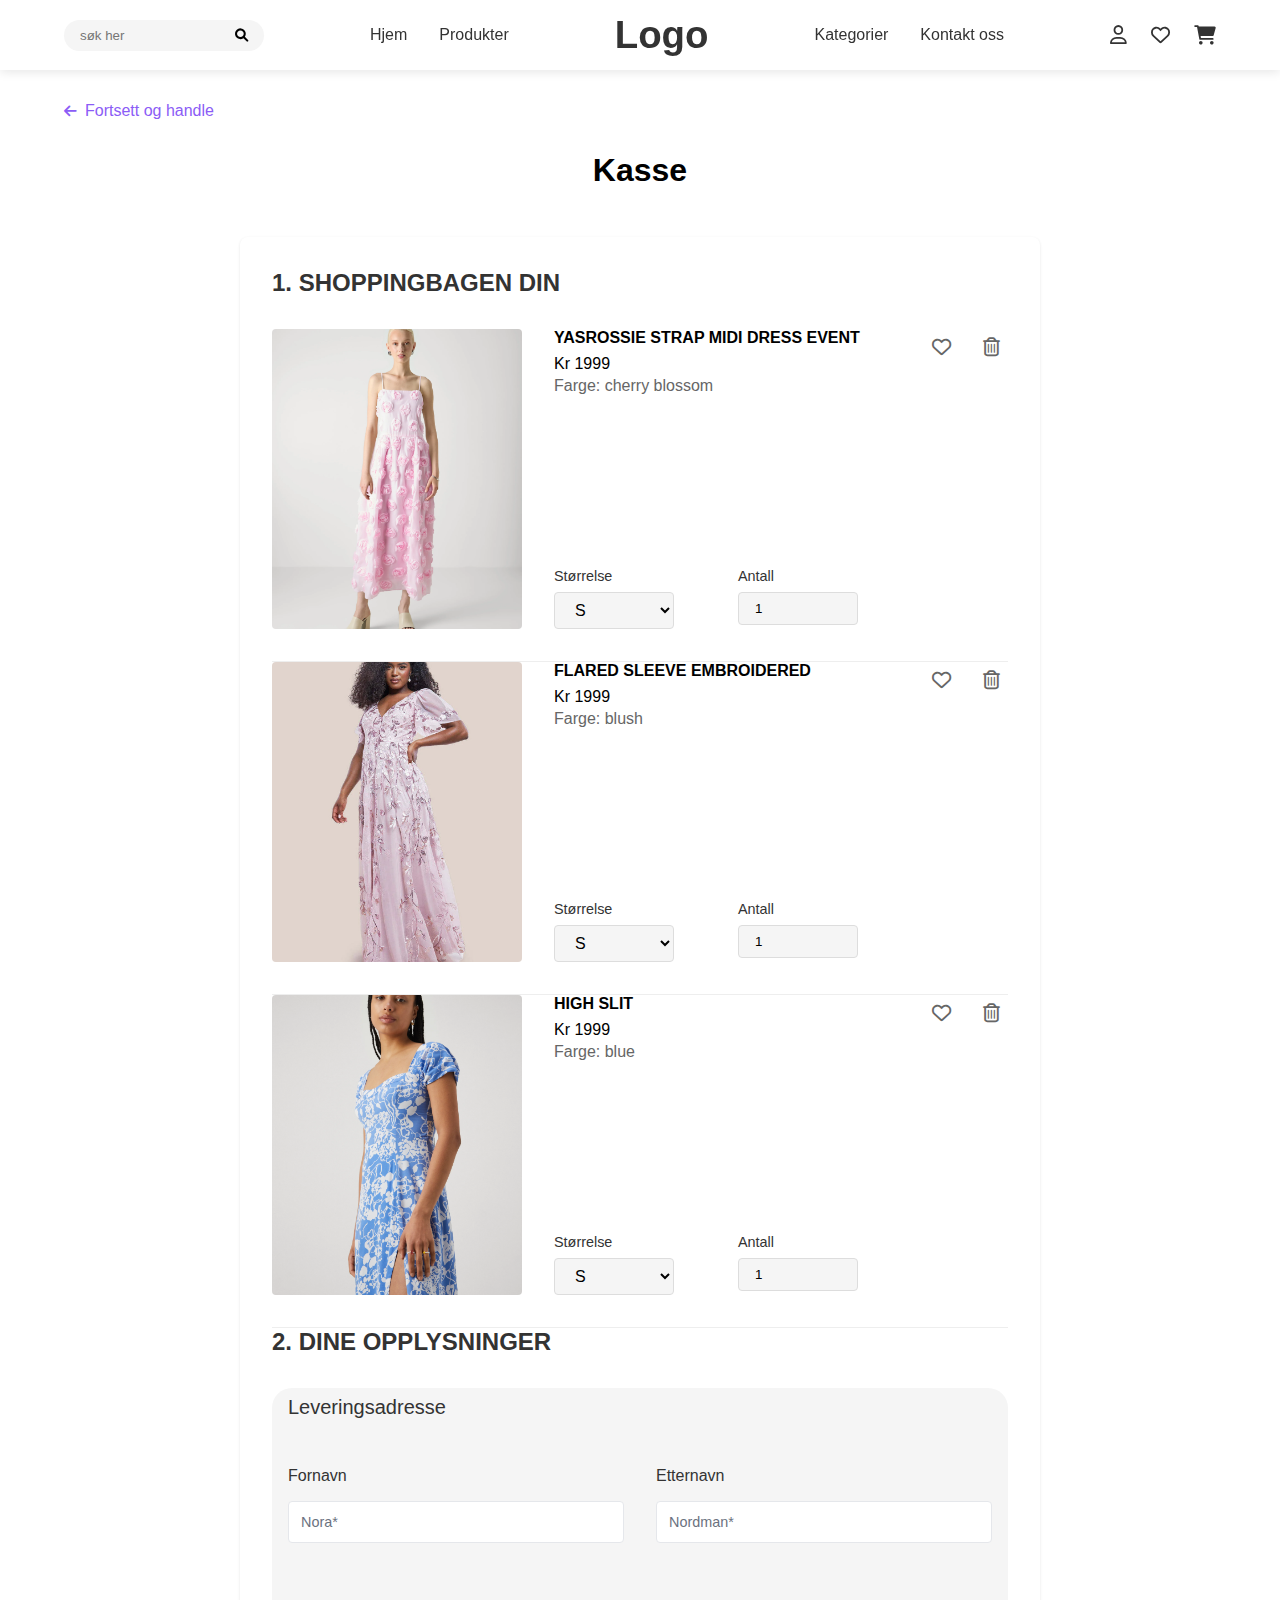
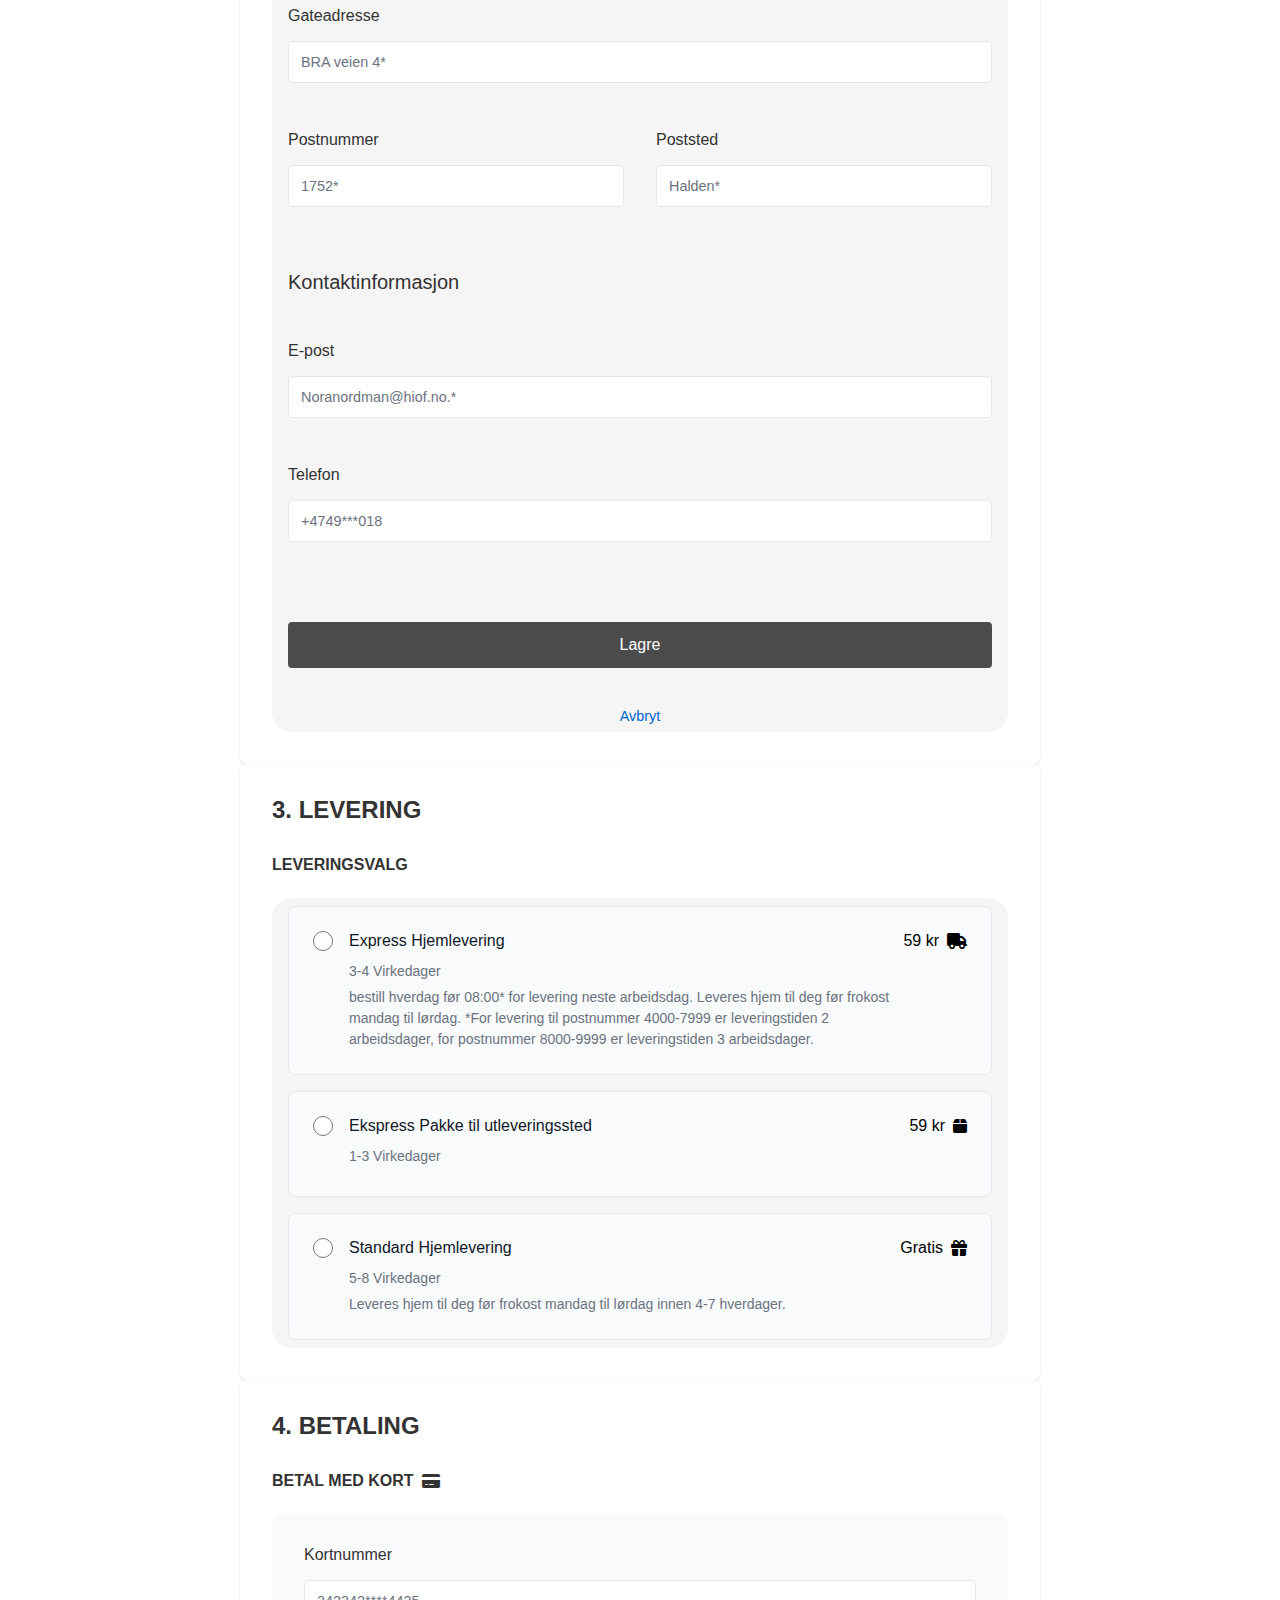
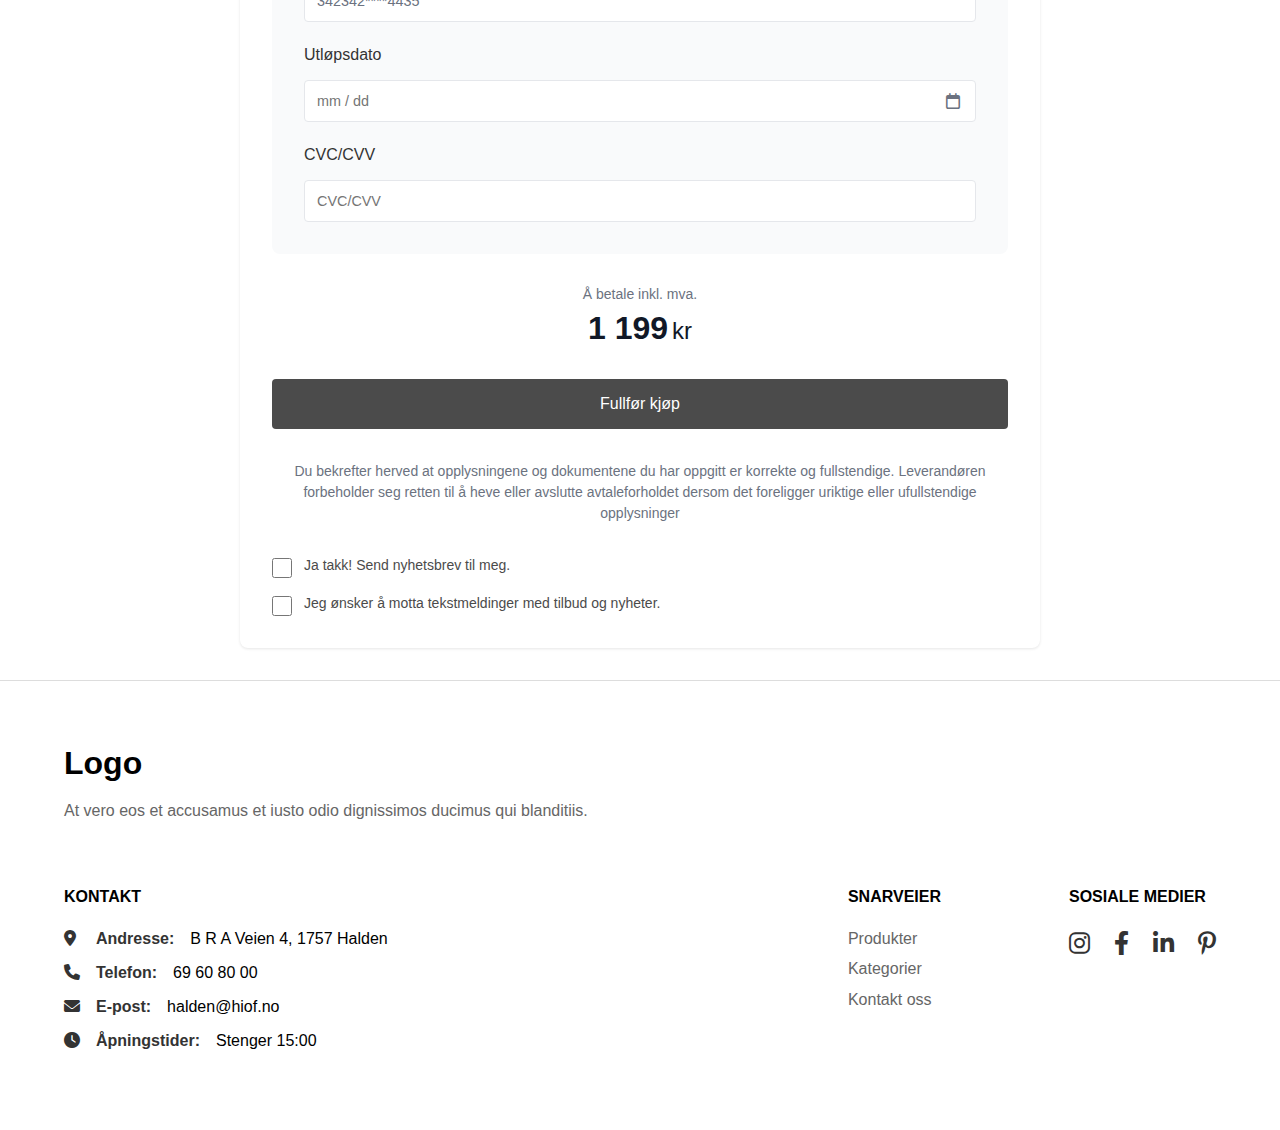
==== commit 6df97ccd: "update the cart page" ====
--- a/cart.html
+++ b/cart.html
@@ -3,7 +3,7 @@
 <head>
     <meta charset="UTF-8">
     <meta name="viewport" content="width=device-width, initial-scale=1.0">
-    <title>Modern Website</title>
+    <title>Keza Website</title>
     <link rel="stylesheet" href="css/style.css">
     <link rel="stylesheet" href="https://cdnjs.cloudflare.com/ajax/libs/font-awesome/6.0.0/css/all.min.css">
 </head>
@@ -48,7 +48,7 @@
         </nav>
     </header>
     <main class="checkout-main">
-        <a href="#" class="checkout-back">
+        <a href="index.html#product" class="checkout-back">
             <i class="fas fa-arrow-left"></i> 
             Fortsett og handle
         </a>
@@ -59,13 +59,13 @@
             <h2 class="checkout-card-title">1. SHOPPINGBAGEN DIN</h2>
             
             <article class="basket-item">
-                <img src="images/piecesjacket.jpg" alt="Product" class="basket-item-image">
+                <img src="images/jays.jpg" alt="Product" class="basket-item-image">
                 
                 <section class="basket-item-content">
                     <section class="basket-item-info">
-                        <h3 class="basket-item-name">PRODUCT NAME</h3>
+                        <h3 class="basket-item-name">YASROSSIE STRAP MIDI DRESS EVENT </h3>
                         <p class="basket-item-price">Kr 1999</p>
-                        <p class="basket-item-color">Farge: beige</p>
+                        <p class="basket-item-color">Farge: cherry blossom</p>
                     </section>
                     
                     <nav class="basket-item-actions">
@@ -79,8 +79,8 @@
                     
                     <section class="basket-item-controls">
                         <section class="basket-size-select">
-                            <label for="size1">Størrelse</label>
-                            <select id="size1" class="basket-select">
+                            <label for="size2">Størrelse</label>
+                            <select id="size2" class="basket-select">
                                 <option value="S">S</option>
                                 <option value="M">M</option>
                                 <option value="L">L</option>
@@ -88,22 +88,22 @@
                         </section>
                         
                         <section class="basket-quantity-select">
-                            <label for="qty1">Antall</label>
+                            <label for="qty3">Antall</label>
                             <div class="basket-quantity-wrapper">
-                                <input type="number" id="qty1" class="basket-quantity" value="1" min="1" max="50">
+                                <input type="number" id="qty3" class="basket-quantity" value="1" min="1" max="50">
                             </div>
                         </section>
                     </section>
                 </section>
             </article>
             <article class="basket-item">
-                <img src="images/piecesjacket.jpg" alt="Product" class="basket-item-image">
+                <img src="images/GODdiva.jpg" alt="Product" class="basket-item-image">
                 
                 <section class="basket-item-content">
                     <section class="basket-item-info">
-                        <h3 class="basket-item-name">PRODUCT NAME</h3>
+                        <h3 class="basket-item-name">FLARED SLEEVE EMBROIDERED</h3>
                         <p class="basket-item-price">Kr 1999</p>
-                        <p class="basket-item-color">Farge: beige</p>
+                        <p class="basket-item-color">Farge: blush</p>
                     </section>
                     
                     <nav class="basket-item-actions">
@@ -117,8 +117,8 @@
                     
                     <section class="basket-item-controls">
                         <section class="basket-size-select">
-                            <label for="size1">Størrelse</label>
-                            <select id="size1" class="basket-select">
+                            <label for="size4">Størrelse</label>
+                            <select id="size4" class="basket-select">
                                 <option value="S">S</option>
                                 <option value="M">M</option>
                                 <option value="L">L</option>
@@ -126,22 +126,22 @@
                         </section>
                         
                         <section class="basket-quantity-select">
-                            <label for="qty1">Antall</label>
+                            <label for="qty2">Antall</label>
                             <div class="basket-quantity-wrapper">
-                                <input type="number" id="qty1" class="basket-quantity" value="1" min="1" max="50">
+                                <input type="number" id="qty2" class="basket-quantity" value="1" min="1" max="50">
                             </div>
                         </section>
                     </section>
                 </section>
             </article>
             <article class="basket-item">
-                <img src="images/piecesjacket.jpg" alt="Product" class="basket-item-image">
+                <img src="images/fitch.jpg" alt="Product" class="basket-item-image">
                 
                 <section class="basket-item-content">
                     <section class="basket-item-info">
-                        <h3 class="basket-item-name">PRODUCT NAME</h3>
+                        <h3 class="basket-item-name">HIGH SLIT </h3>
                         <p class="basket-item-price">Kr 1999</p>
-                        <p class="basket-item-color">Farge: beige</p>
+                        <p class="basket-item-color">Farge: blue</p>
                     </section>
                     
                     <nav class="basket-item-actions">
@@ -155,8 +155,8 @@
                     
                     <section class="basket-item-controls">
                         <section class="basket-size-select">
-                            <label for="size1">Størrelse</label>
-                            <select id="size1" class="basket-select">
+                            <label for="size3">Størrelse</label>
+                            <select id="size3" class="basket-select">
                                 <option value="S">S</option>
                                 <option value="M">M</option>
                                 <option value="L">L</option>
@@ -164,9 +164,9 @@
                         </section>
                         
                         <section class="basket-quantity-select">
-                            <label for="qty1">Antall</label>
+                            <label for="qty4">Antall</label>
                             <div class="basket-quantity-wrapper">
-                                <input type="number" id="qty1" class="basket-quantity" value="1" min="1" max="50">
+                                <input type="number" id="qty4" class="basket-quantity" value="1" min="1" max="50">
                             </div>
                         </section>
                     </section>
@@ -422,7 +422,7 @@
                     <h3>SNARVEIER</h3>
                     <ul>
                         <li><a href="product.html">Produkter</a></li>
-                        <li><a href="#categories">Kategorier</a></li>
+                        <li><a href="index.html#categories">Kategorier</a></li>
                         <li><a href="#footer-contact">Kontakt oss</a></li>
                     </ul>
                 </section>
--- a/css/style.css
+++ b/css/style.css
@@ -72,6 +72,11 @@
 /* Logo - matching original logo class */
 .logo1 {
     font-size: 1.2rem;
+    font-weight: bold;
+    color: #333;
+    text-decoration: none;
+}
+.product1{ 
     font-weight: bold;
     color: #333;
     text-decoration: none;
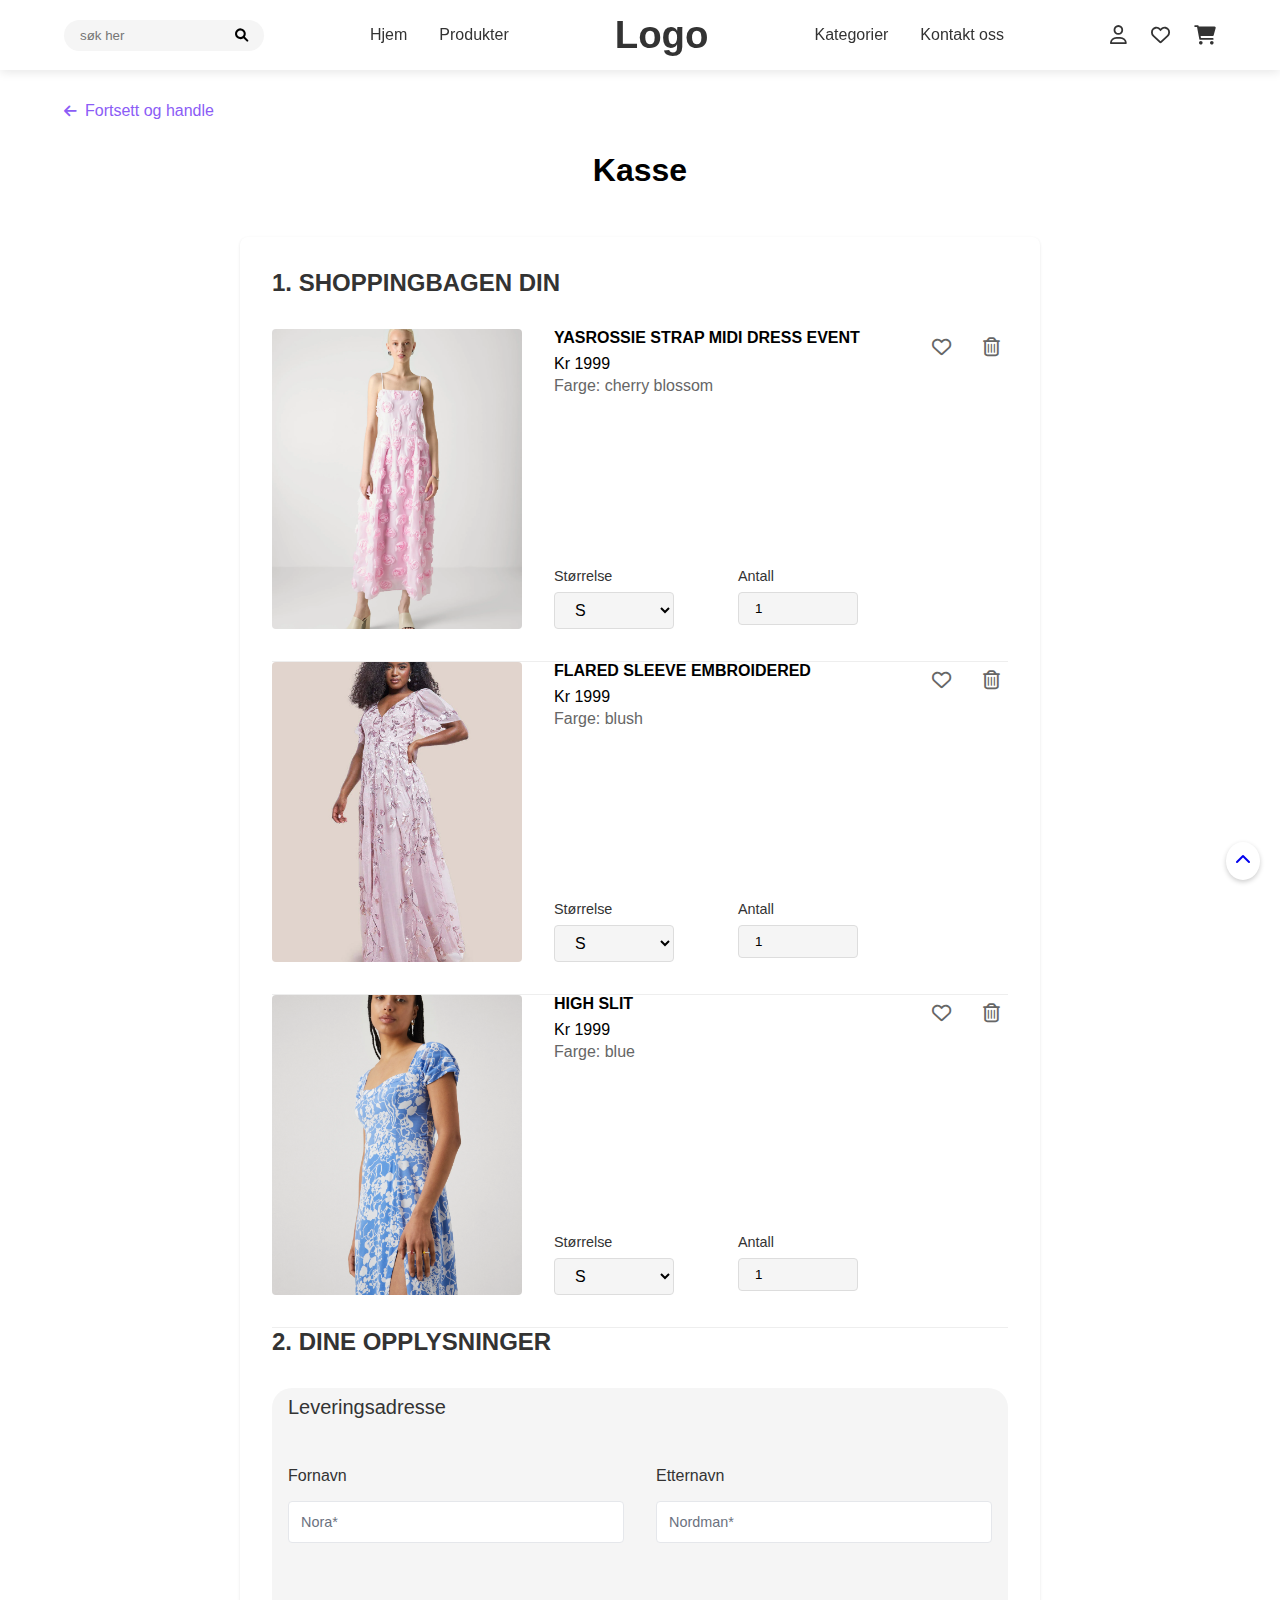
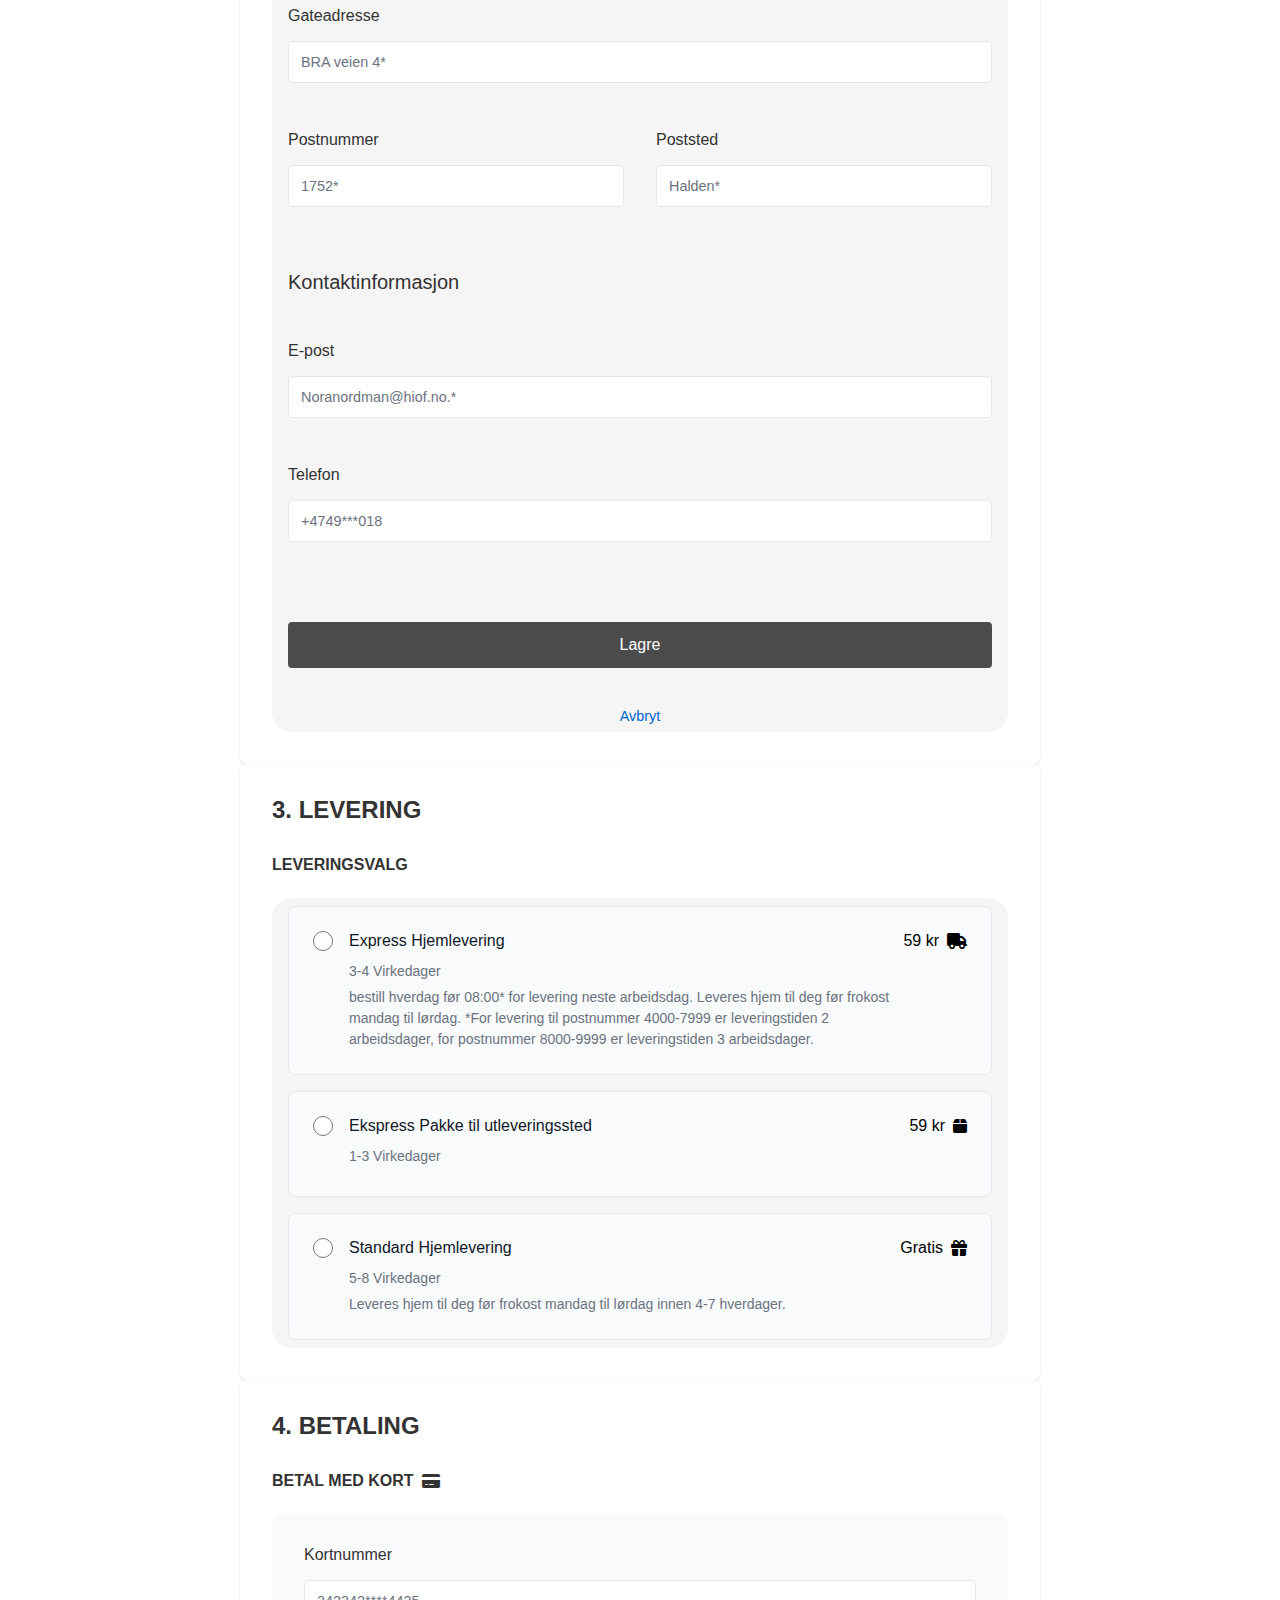
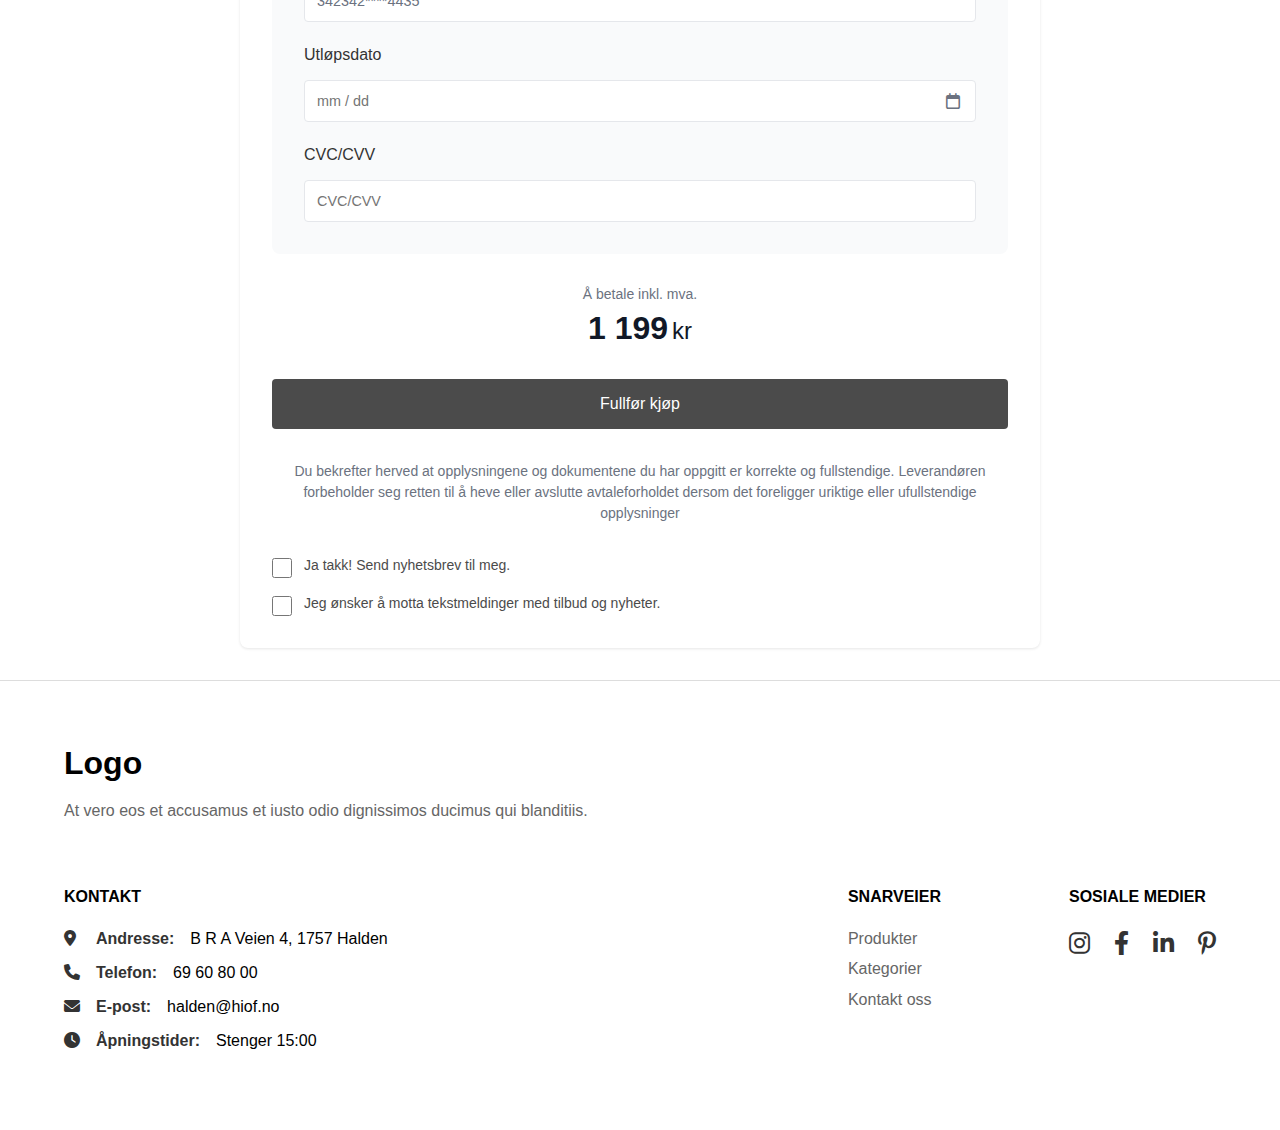
==== commit 7523bec7: "updated index" ====
--- a/cart.html
+++ b/cart.html
@@ -3,11 +3,12 @@
 <head>
     <meta charset="UTF-8">
     <meta name="viewport" content="width=device-width, initial-scale=1.0">
+    <meta name="description" content="Keza - Your fashion destination for quality clothing and accessories">
     <title>Keza Website</title>
     <link rel="stylesheet" href="css/style.css">
     <link rel="stylesheet" href="https://cdnjs.cloudflare.com/ajax/libs/font-awesome/6.0.0/css/all.min.css">
 </head>
-<body>
+<body itemscope itemtype="https://schema.org/WebPage">
     <header>
         <form>
             <input type="text" placeholder="søk her">
@@ -382,63 +383,72 @@
         </article>
         
     </main>
-    <footer>
+    <footer itemscope itemtype="https://schema.org/Organization">
         <hr class="separator">
         
         <section class="footer-content">
             <section class="footer-logo">
-                <h2>Logo</h2>
-                <p>At vero eos et accusamus et iusto odio dignissimos ducimus qui blanditiis.</p>
+                <h2 itemprop="name">Logo</h2>
+                <p itemprop="description">At vero eos et accusamus et iusto odio dignissimos ducimus qui blanditiis.</p>
             </section>
             
             <section class="footer-grid">
-                <section class="footer-contact" id="footer-contact">
+                <section class="footer-contact" id="footer-contact" itemscope itemtype="https://schema.org/LocalBusiness">
                     <h3>KONTAKT</h3>
                     <ul>
                         <li>
                             <i class="fas fa-map-marker-alt"></i>
                             <strong>Andresse:</strong>
-                            <span>B R A Veien 4, 1757 Halden</span>
+                            <span itemprop="address" itemscope itemtype="https://schema.org/PostalAddress">
+                                <span itemprop="streetAddress">B R A Veien 4</span>,
+                                <span itemprop="postalCode">1757</span>
+                                <span itemprop="addressLocality">Halden</span>
+                            </span>
                         </li>
                         <li>
                             <i class="fas fa-phone"></i>
                             <strong>Telefon:</strong>
-                            <span>69 60 80 00</span>
+                            <span itemprop="telephone">69 60 80 00</span>
                         </li>
                         <li>
                             <i class="fas fa-envelope"></i>
                             <strong>E-post:</strong>
-                            <span>halden@hiof.no</span>
+                            <span itemprop="email">halden@hiof.no</span>
                         </li>
                         <li>
                             <i class="fas fa-clock"></i>
                             <strong>Åpningstider:</strong>
-                            <span>Stenger 15:00</span>
+                            <span itemprop="openingHours">Stenger 15:00</span>
                         </li>
                     </ul>
                 </section>
+    
+               
     
                 <section class="footer-links">
                     <h3>SNARVEIER</h3>
                     <ul>
-                        <li><a href="product.html">Produkter</a></li>
-                        <li><a href="index.html#categories">Kategorier</a></li>
+                        <li><a href="#product">Produkter</a></li>
+                        <li><a href="#categories">Kategorier</a></li>
                         <li><a href="#footer-contact">Kontakt oss</a></li>
                     </ul>
                 </section>
     
                 <section class="footer-social">
                     <h3>SOSIALE MEDIER</h3>
-                    <nav class="social-links">
-                        <a href="#" aria-label="Instagram"><i class="fab fa-instagram"></i></a>
-                        <a href="#" aria-label="Facebook"><i class="fab fa-facebook-f"></i></a>
-                        <a href="#" aria-label="LinkedIn"><i class="fab fa-linkedin-in"></i></a>
-                        <a href="#" aria-label="Pinterest"><i class="fab fa-pinterest-p"></i></a>
+                    <nav class="social-links" aria-label="Social media links">
+                        <a href="#" aria-label="Follow us on Instagram"><i class="fab fa-instagram"></i></a>
+                        <a href="#" aria-label="Follow us on Facebook"><i class="fab fa-facebook-f"></i></a>
+                        <a href="#" aria-label="Follow us on LinkedIn"><i class="fab fa-linkedin-in"></i></a>
+                        <a href="#" aria-label="Follow us on Pinterest"><i class="fab fa-pinterest-p"></i></a>
                     </nav>
                 </section>
             </section>
         </section>
     </footer>
+    <a href="#" class="back-to-top" aria-label="Back to top">
+        <i class="fas fa-chevron-up"></i>
+    </a>
     
 </body>
 </html>--- a/css/style.css
+++ b/css/style.css
@@ -128,11 +128,9 @@
     left: 0;
     width: 100%;
     height: 100%;
-    background-position: center;
-    background-size: cover;
-    background-repeat: no-repeat;
+    object-fit: cover;
     z-index: 1;
-    border-radius: 20px; /* Added border radius */
+    border-radius: 20px;
 }
 
 .section-overlay {
@@ -171,7 +169,7 @@
 }
 
 .hero p {
-    color: #333;
+    color: #fff;
     margin-bottom: 2rem;
 }
 
@@ -190,7 +188,7 @@
     transform: translateY(-2px);
     box-shadow: 0 4px 10px rgba(0,0,0,0.1);
 }
-
+/*  */
 .prev, .next {
     position: absolute;
     top: 50%;
@@ -261,11 +259,20 @@
 }
 
 @media (max-width: 480px) {
+    .section-background {
+        border-radius: 0;  
+        width: 100vw;      
+        left: 0;           
+        right: 0;        
+        margin-left: -1rem; 
+        margin-right: -1rem; 
+    }
+    
     .hero {
         margin: 0;
-    }
-    
-    .section-background,
+        padding: 0;
+    }
+    
     .section-overlay {
         border-radius: 0;
     }
@@ -281,6 +288,17 @@
     .prev, .next {
         width: 30px;
         height: 30px;
+        top: auto;       
+        bottom: 1rem;      
+        transform: none;    
+    }
+
+    .prev {
+        left: 1rem;       
+    }
+    
+    .next {
+        right: 1rem;       
     }
 }
 .products {
@@ -2113,3 +2131,41 @@
     }
 }
 
+
+.skip-to-content {
+    position: absolute;
+    left: -9999px;
+    z-index: 999;
+    padding: 1em;
+    background-color: white;
+    color: black;
+    text-decoration: none;
+}
+
+.skip-to-content:focus {
+    left: 50%;
+    transform: translateX(-50%);
+}
+
+.back-to-top {
+    position: fixed;
+    bottom: 20px;
+    right: 20px;
+    background: white;
+    padding: 10px;
+    border-radius: 50%;
+    box-shadow: 0 2px 5px rgba(0,0,0,0.2);
+    z-index: 1000;
+}
+
+.visually-hidden {
+    position: absolute !important;
+    width: 1px !important;
+    height: 1px !important;
+    padding: 0 !important;
+    margin: -1px !important;
+    overflow: hidden !important;
+    clip: rect(0,0,0,0) !important;
+    white-space: nowrap !important;
+    border: 0 !important;
+}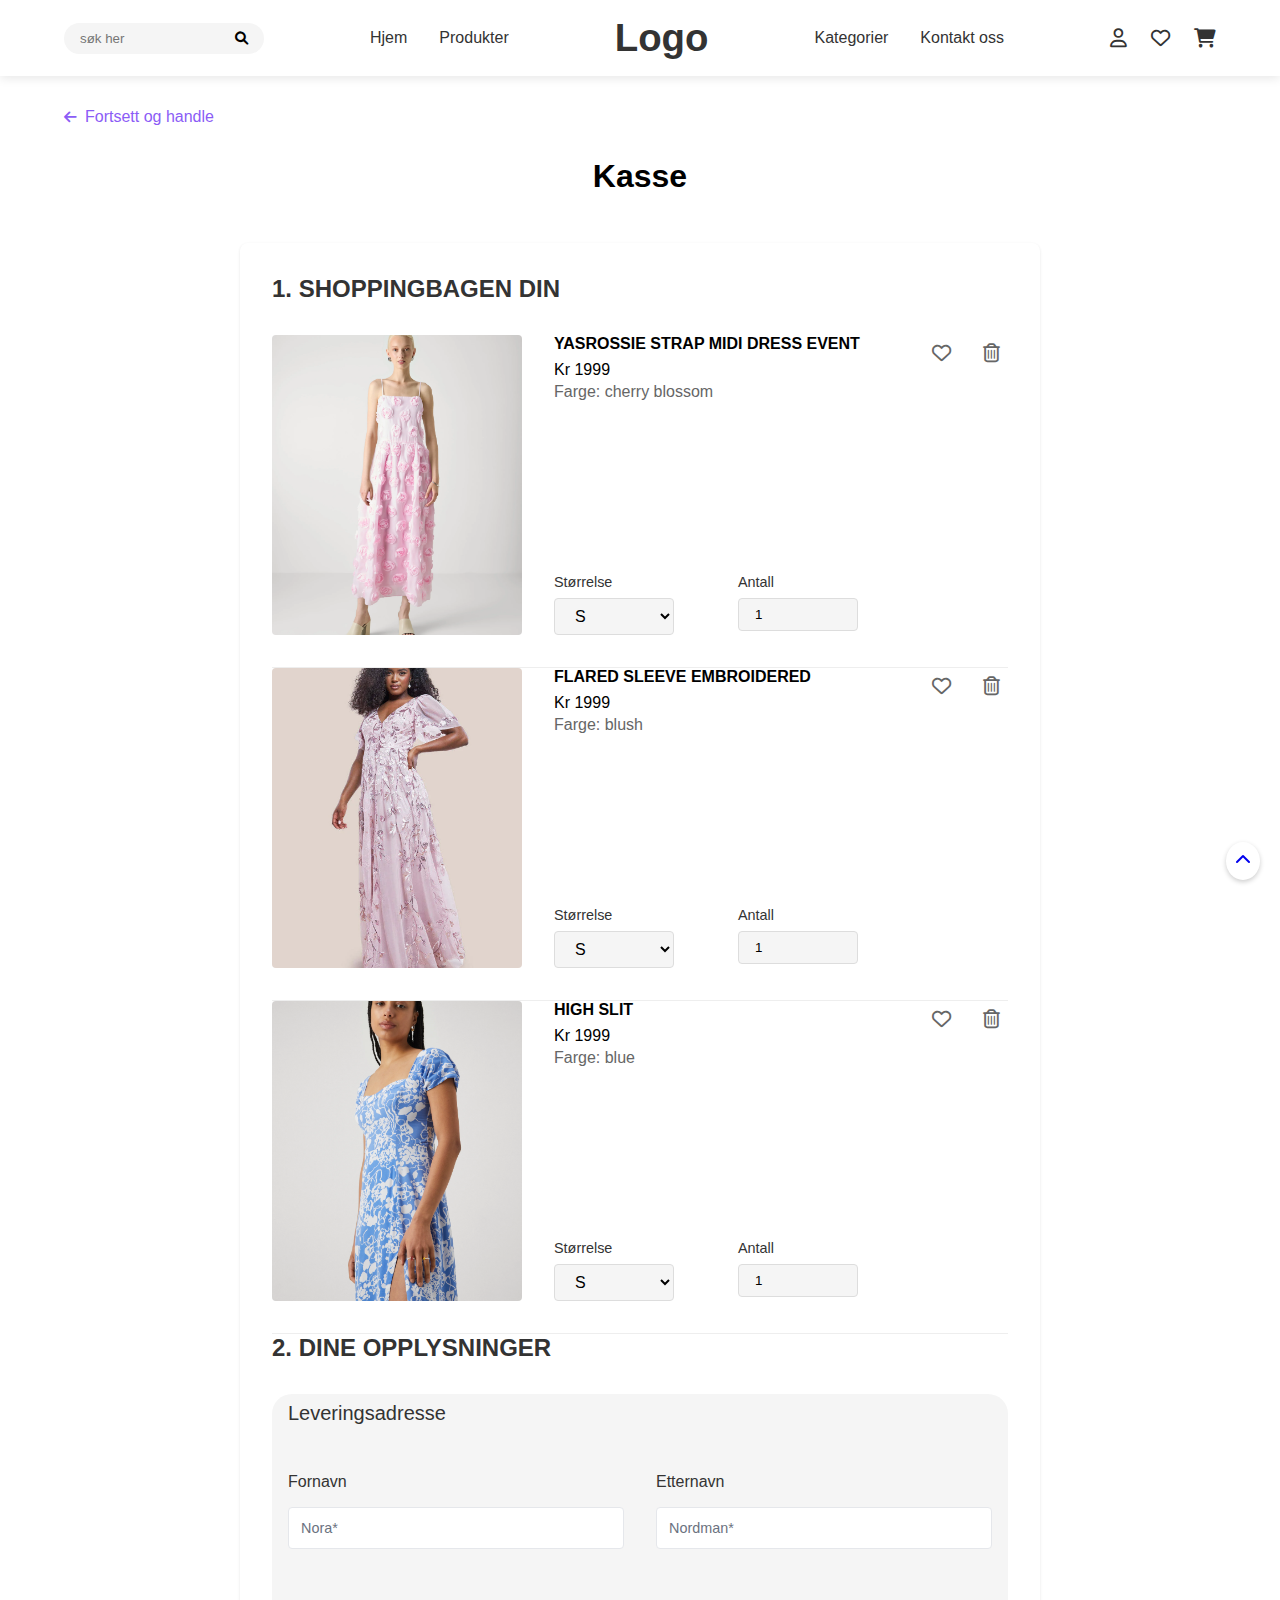
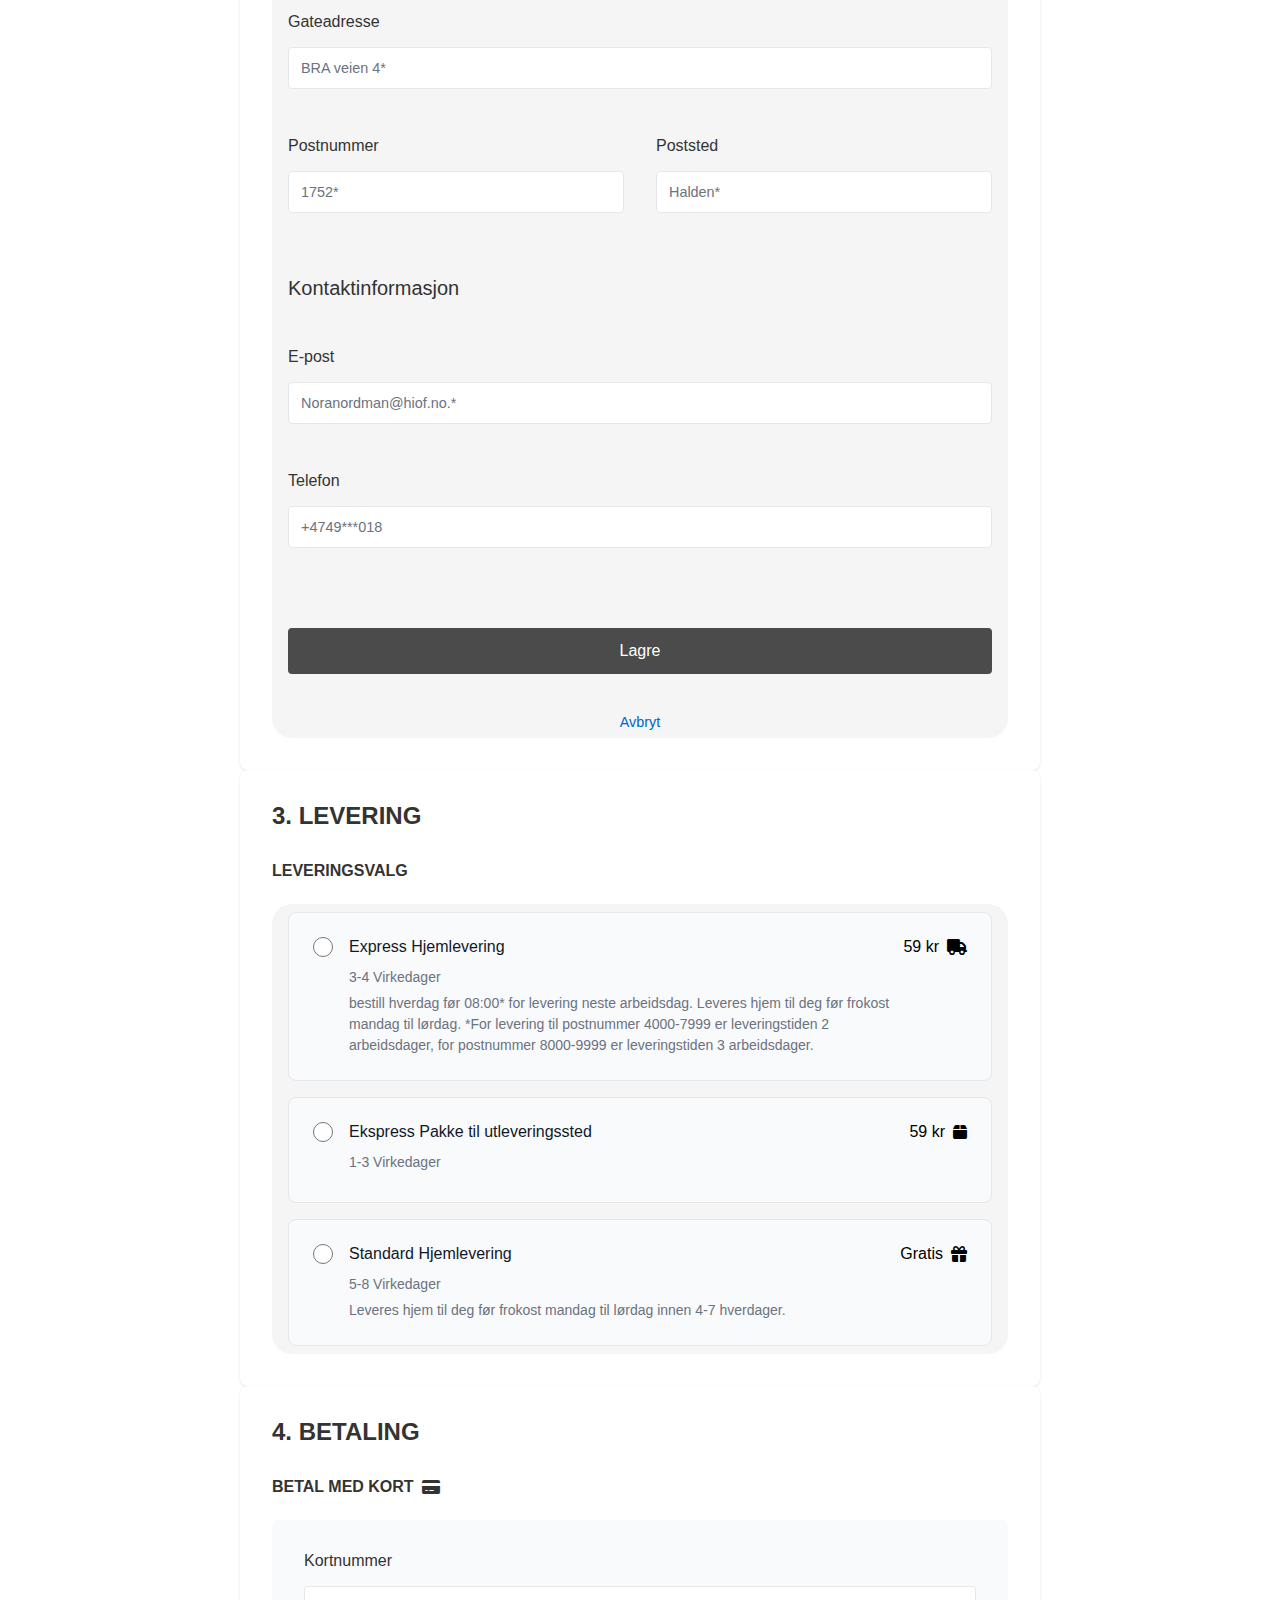
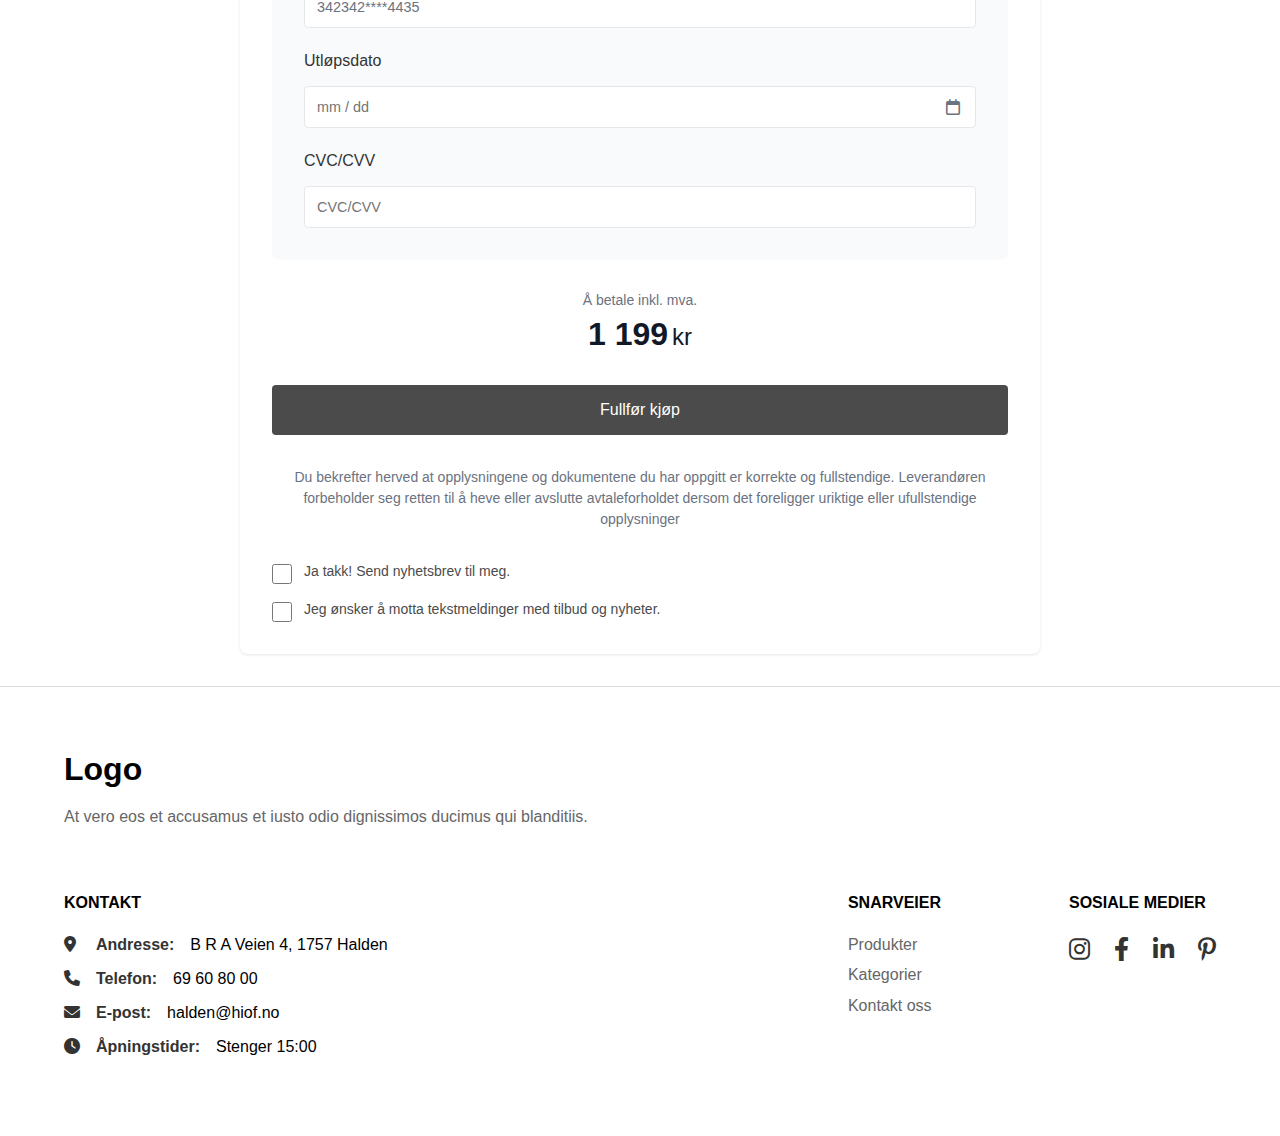
==== commit aae47c32: "update" ====
--- a/cart.html
+++ b/cart.html
@@ -21,6 +21,8 @@
             <ul>
                 <li><a href="index.html">Hjem</a></li>
                 <li><a href="product.html">Produkter</a></li>
+                
+                
             </ul>
         </nav>
     
@@ -29,7 +31,7 @@
     
         <nav>
             <ul>
-                <li><a href="#categories">Kategorier</a></li>
+                <li><a href="index.html#categories">Kategorier</a></li>
                 <li><a href="#footer-contact">Kontakt oss</a></li>
             </ul>
         </nav>
@@ -85,6 +87,8 @@
                                 <option value="S">S</option>
                                 <option value="M">M</option>
                                 <option value="L">L</option>
+                                <option value="XL">XL</option>
+                                <option value="2XL">2XL</option>
                             </select>
                         </section>
                         
@@ -97,6 +101,7 @@
                     </section>
                 </section>
             </article>
+            
             <article class="basket-item">
                 <img src="images/GODdiva.jpg" alt="Product" class="basket-item-image">
                 
@@ -123,6 +128,8 @@
                                 <option value="S">S</option>
                                 <option value="M">M</option>
                                 <option value="L">L</option>
+                                <option value="XL">XL</option>
+                                <option value="2XL">2XL</option>
                             </select>
                         </section>
                         
@@ -161,6 +168,8 @@
                                 <option value="S">S</option>
                                 <option value="M">M</option>
                                 <option value="L">L</option>
+                                <option value="XL">XL</option>
+                                <option value="2XL">2XL</option>
                             </select>
                         </section>
                         
@@ -173,13 +182,13 @@
                     </section>
                 </section>
             </article>
-            <!-- Checkout Information Section -->
+            <!-- this is my  Checkout Information Section -->
             <article class="cart-section">
                 <h2>2. DINE OPPLYSNINGER</h2>
                 
                 <form class="customer-form">
                     <section class="form-content">
-                        <!-- Delivery Address -->
+                        <!--  this code is for my Delivery Address -->
                         <h3>Leveringsadresse</h3>
                         
                         <section class="name-fields">
@@ -211,7 +220,7 @@
                             </section>
                         </section>
 
-                        <!-- Contact Information -->
+                        <!--  this code is for my Contact Information -->
                         <h3>Kontaktinformasjon</h3>
                         
                         <section class="form-group">
@@ -224,15 +233,15 @@
                             <input type="tel" id="telefon" name="telefon" value="+4749***018">
                         </section>
 
-                        <!-- Submit Buttons -->
+                        <!--  this coode is  for my Submit Buttons -->
                         <button type="submit" class="save-button">Lagre</button>
                         <a href="#" class="cancel-link">Avbryt</a>
                     </section>
                 </form>
             </article>
         </article>
-        <!-- Delivery Section -->
-        <!-- Delivery Section -->
+        
+        <!--  this whole code section  if my Delivery Section -->
         <article class="checkout-card">
             <h2>3. LEVERING</h2>
             
@@ -240,7 +249,7 @@
                 <h3>LEVERINGSVALG</h3>
                 
                 <form class="delivery-choices">
-                    <!-- Express Home Delivery Option -->
+                    <!--  this is my Express Home Delivery Option code  -->
                     <section class="delivery-option">
                         <section class="delivery-option-header">
                             <section class="delivery-header-left">
@@ -260,7 +269,7 @@
                         </section>
                     </section>
 
-                    <!-- Express Pickup Option -->
+                    <!--  this code is my  Express Pickup Option code -->
                     <section class="delivery-option">
                         <section class="delivery-option-header">
                             <section class="delivery-header-left">
@@ -276,7 +285,7 @@
                         <section class="delivery-time">1-3 Virkedager</section>
                     </section>
 
-                    <!-- Standard Home Delivery Option -->
+                    <!-- this code is for our  standard Home Delivery Option -->
                     <section class="delivery-option">
                         <section class="delivery-option-header">
                             <section class="delivery-header-left">
@@ -298,8 +307,8 @@
                 </form>
             </section>
         </article>
-        <!-- Payment Section -->
-        <!-- Payment Section -->
+        
+        <!--  this is our Payment Section -->
         <article class="checkout-card">
             <h2>4. BETALING</h2>
 
@@ -346,7 +355,7 @@
                             </section>
                         </section>
                     </section>
-                    <!-- Payment Total and Consent Section -->
+                    <!--  this section is the the cumstomer will pay  after shopping  -->
                     <section class="payment-consent">
                         <section class="payment-total">
                             <p class="total-label">Å betale inkl. mva.</p>
@@ -428,8 +437,8 @@
                 <section class="footer-links">
                     <h3>SNARVEIER</h3>
                     <ul>
-                        <li><a href="#product">Produkter</a></li>
-                        <li><a href="#categories">Kategorier</a></li>
+                        <li><a href="product.html">Produkter</a></li>
+                        <li><a href="index.html#categories">Kategorier</a></li>
                         <li><a href="#footer-contact">Kontakt oss</a></li>
                     </ul>
                 </section>
--- a/css/style.css
+++ b/css/style.css
@@ -1,3 +1,4 @@
+
 * { 
     margin: 0; 
     padding: 0; 
@@ -7,14 +8,10 @@
 body { 
     font-family: Arial, sans-serif;
     overflow-x: hidden;
-    padding-top: 70px; /* Added to account for fixed header */
-}
-
-/* Header Styles */
+}
+
+/*  this is my header Styles */
 header {
-    position: fixed;
-    top: 0;
-    left: 0;
     width: 100%;
     padding: 1rem 5%;
     background: white;
@@ -23,10 +20,9 @@
     justify-content: space-between;
     z-index: 1000;
     box-shadow: 0 2px 10px rgba(0,0,0,0.1);
-    height: 70px;
-}
-
-/* Search Form - matching original search-bar */
+}
+
+/*  this is my search form  */
 form {
     display: flex;
     align-items: center;
@@ -51,7 +47,7 @@
     cursor: pointer;
 }
 
-/* Navigation - keeping original nav styles */
+/*  this is the style of my navigation  */
 nav ul {
     display: flex;
     gap: 2rem;
@@ -69,7 +65,7 @@
     color: #666;
 }
 
-/* Logo - matching original logo class */
+/*  this is my logo style  */
 .logo1 {
     font-size: 1.2rem;
     font-weight: bold;
@@ -82,7 +78,7 @@
     text-decoration: none;
 }
 
-/* User Navigation - matching original user-actions */
+/*  this is the style User Navigation  */
 .user-nav ul {
     display: flex;
     gap: 1.5rem;
@@ -100,16 +96,59 @@
 }
 
 @media (max-width: 768px) {
+    header {
+        flex-direction: column;
+        gap: 1rem;
+        padding: 1rem 3%;
+        height: auto;
+    }
+
+    /* Top row - Logo and User Nav */
+    header > .logo1 {
+        order: 1;
+    }
+
+    header > .user-nav {
+        order: 2;
+    }
+
+    /* Search form */
+    header > form {
+        order: 3;
+        width: 100%;
+        max-width: 300px;
+    }
+
+    /* Main navigation sections */
+    header > nav:not(.user-nav) {
+        order: 4;
+        width: 100%;
+    }
+
+    /* Stack all navigation lists */
+    header > nav:not(.user-nav) ul {
+        flex-direction: column;
+        align-items: center;
+        gap: 0.8rem;
+        padding: 0.5rem 0;
+    }
+
+    /* Keep user navigation horizontal */
+    .user-nav ul {
+        flex-direction: row;
+        justify-content: center;
+        gap: 2rem;
+    }
     form,
     nav:not(.user-nav) {
-        display: none;
+        margin: 0.5rem 0;
     }
 }
 
 /* Section Common Styles */
 .section {
     position: relative;
-    min-height: calc(100vh - 70px); /* Adjusted for header height */
+    min-height: calc(100vh - 70px); 
     display: flex;
     align-items: center;
     justify-content: center;
@@ -119,7 +158,7 @@
 
 /* Hero Section Specific */
 .hero {
-    margin:  20px 1rem 0 1rem;
+    margin:  40px 6rem 0 6rem;
 }
 
 .section-background {
@@ -151,9 +190,18 @@
 .section-content {
     position: relative;
     z-index: 3;
-    max-width: 1200px;
-    width: 100%;
-}
+    max-width: 600px;
+    width: 100%;
+    text-align: right;
+    margin-left: auto; 
+    padding-right: 10%;
+    height: 100%;
+    display: flex;
+    flex-direction: column;
+    justify-content: center;
+    align-items: flex-end; 
+}
+
 
 .hero .section-content {
     text-align: right;
@@ -162,6 +210,7 @@
     padding-right: 5%;
 }
 
+
 .hero h2 {
     font-size: 2.5rem;
     margin-bottom: 1rem;
@@ -171,49 +220,88 @@
 .hero p {
     color: #fff;
     margin-bottom: 2rem;
-}
-
+    font-size: 1.2rem;
+}
+
+
+/* CTA button - adjusted to fit content */
 .cta {
     display: inline-block;
-    padding: 0.8rem 2rem;
+    padding: 0.8rem 1.5rem; /* Reduced horizontal padding */
     background: white;
     color: black;
     text-decoration: none;
     border-radius: 25px;
     font-weight: 500;
     transition: all 0.3s ease;
-}
+    width: auto; /* Let the button size match its content */
+    white-space: nowrap; /* Prevent text wrapping */
+}
+
 
 .cta:hover {
     transform: translateY(-2px);
     box-shadow: 0 4px 10px rgba(0,0,0,0.1);
 }
 /*  */
-.prev, .next {
+/* Add these new rules and modify your existing slider CSS */
+
+/* Slides */
+.slide {
     position: absolute;
-    top: 50%;
-    transform: translateY(-50%);
+    top: 0;
+    left: 0;
+    width: 100%;
+    height: 100%;
+    opacity: 0;
+    transition: opacity 0.5s ease-in-out;
+    /* Remove visibility: hidden */
+}
+
+/* Make first slide visible by default */
+.slide:first-child {
+    opacity: 1;
+}
+
+/* Navigation Dots */
+.slider-nav {
+    position: absolute;
+    bottom: 2rem;
+    left: 50%;
+    transform: translateX(-50%);
+    display: flex;
+    gap: 1rem;
+    z-index: 4;
+}
+
+.slide-dot {
+    width: 12px;
+    height: 12px;
+    border-radius: 50%;
+    background: rgba(255, 255, 255, 0.5);
+    cursor: pointer;
+    transition: background-color 0.3s ease;
+}
+
+/* Active dot state */
+#slide1:checked ~ .slider-nav label:nth-child(4),
+#slide2:checked ~ .slider-nav label:nth-child(5),
+#slide3:checked ~ .slider-nav label:nth-child(6) {
     background: white;
-    border: none;
-    border-radius: 50%;
-    width: 40px;
-    height: 40px;
-    cursor: pointer;
-    z-index: 4;
-    box-shadow: 0 2px 10px rgba(0,0,0,0.1);
-    display: flex;
-    align-items: center;
-    justify-content: center;
-    transition: all 0.3s ease;
-}
-
-.prev:hover, .next:hover {
-    transform: translateY(-50%) scale(1.1);
-    box-shadow: 0 6px 15px rgba(0,0,0,0.15);
-}
-
-.prev { left: 2rem; }
-.next { right: 2rem; }
+}
+
+/* Show selected slide */
+#slide1:checked ~ .slide:nth-of-type(1),
+#slide2:checked ~ .slide:nth-of-type(2),
+#slide3:checked ~ .slide:nth-of-type(3) {
+    opacity: 1;
+    z-index: 1;
+}
+
+/* Hide radio buttons */
+.slider-nav input[type="radio"] {
+    display: none;
+}
 
 /* Products Section Specific */
 .products .section-content {
@@ -233,11 +321,11 @@
 /* Responsive Design */
 @media (max-width: 768px) {
     .search-bar, nav ul { 
-        display: none; 
+        display: flex; 
     }
     
     .hero {
-        margin: 0 0.5rem;
+        margin: 0 2rem;
     }
     
     .section {
@@ -269,7 +357,7 @@
     }
     
     .hero {
-        margin: 0;
+        margin: 0 2rem;
         padding: 0;
     }
     
@@ -2168,4 +2256,6 @@
     clip: rect(0,0,0,0) !important;
     white-space: nowrap !important;
     border: 0 !important;
-}+}
+style.css
+Displaying index.html.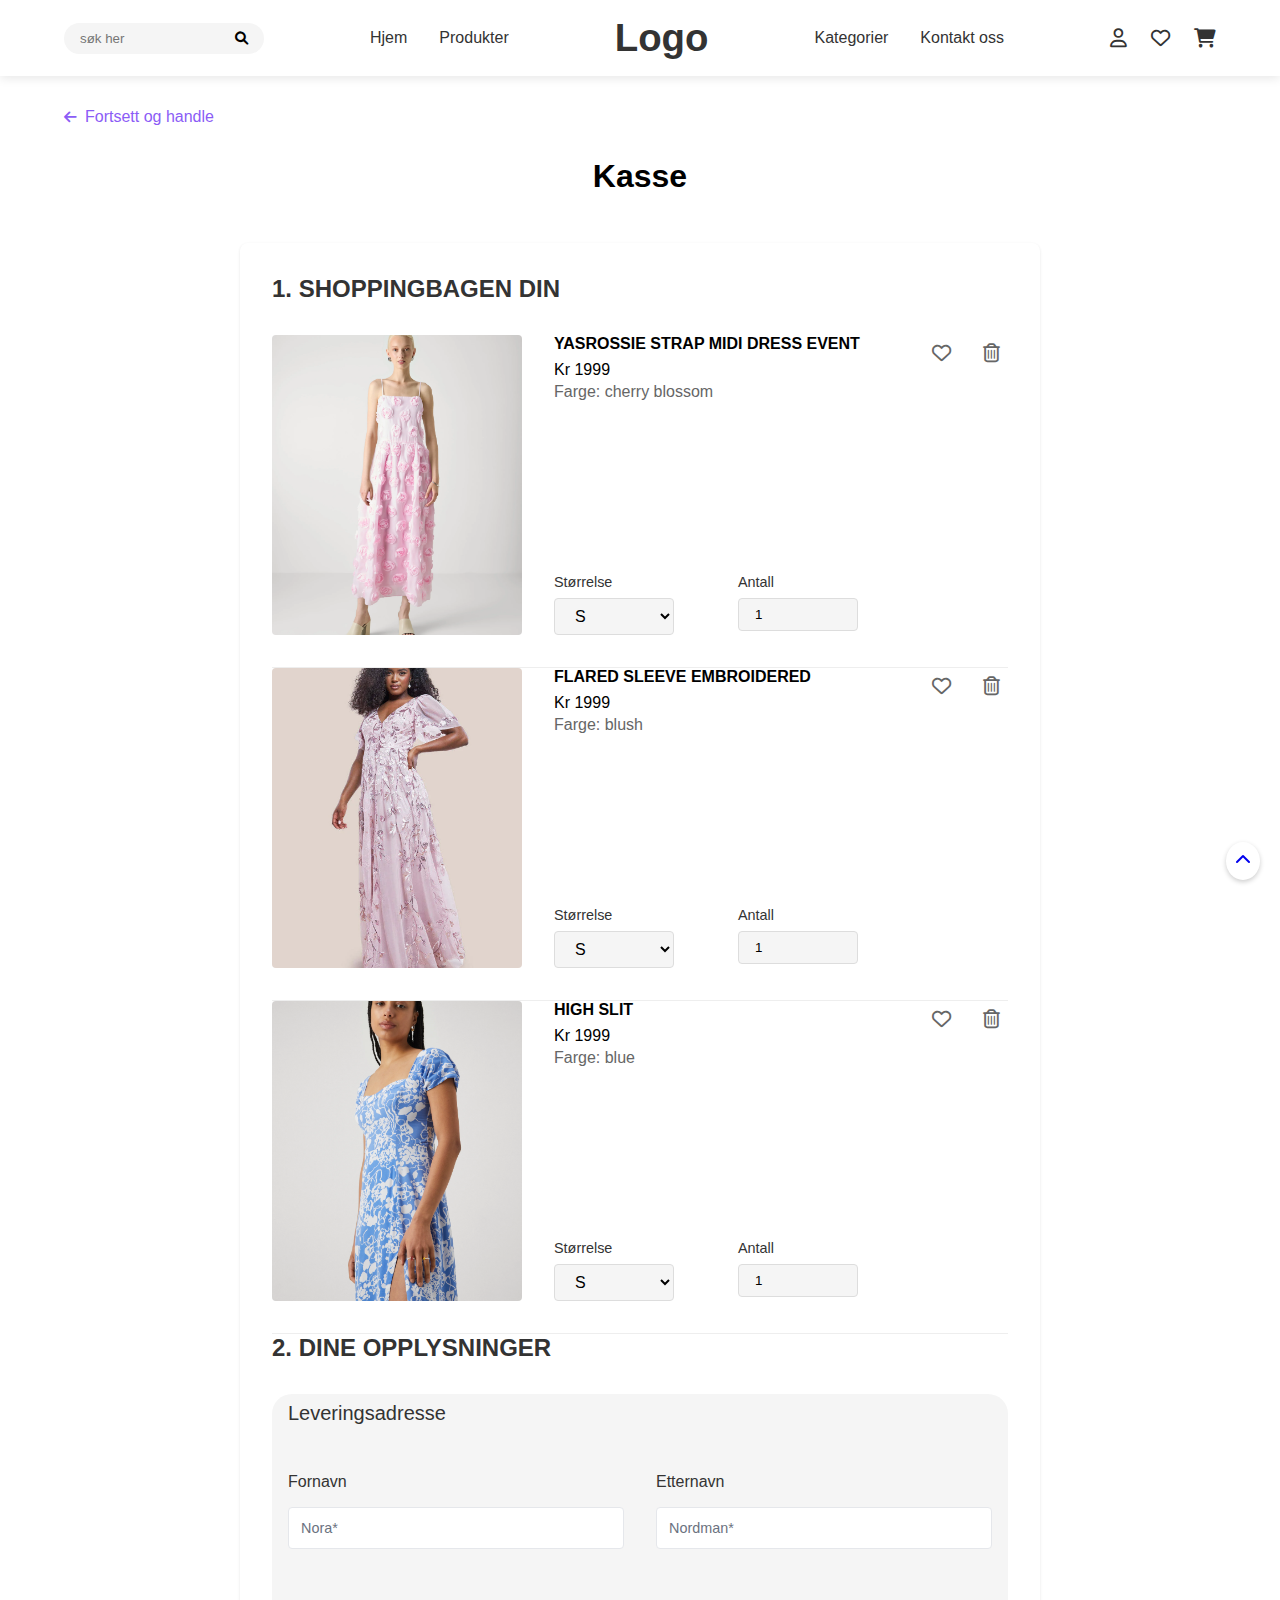
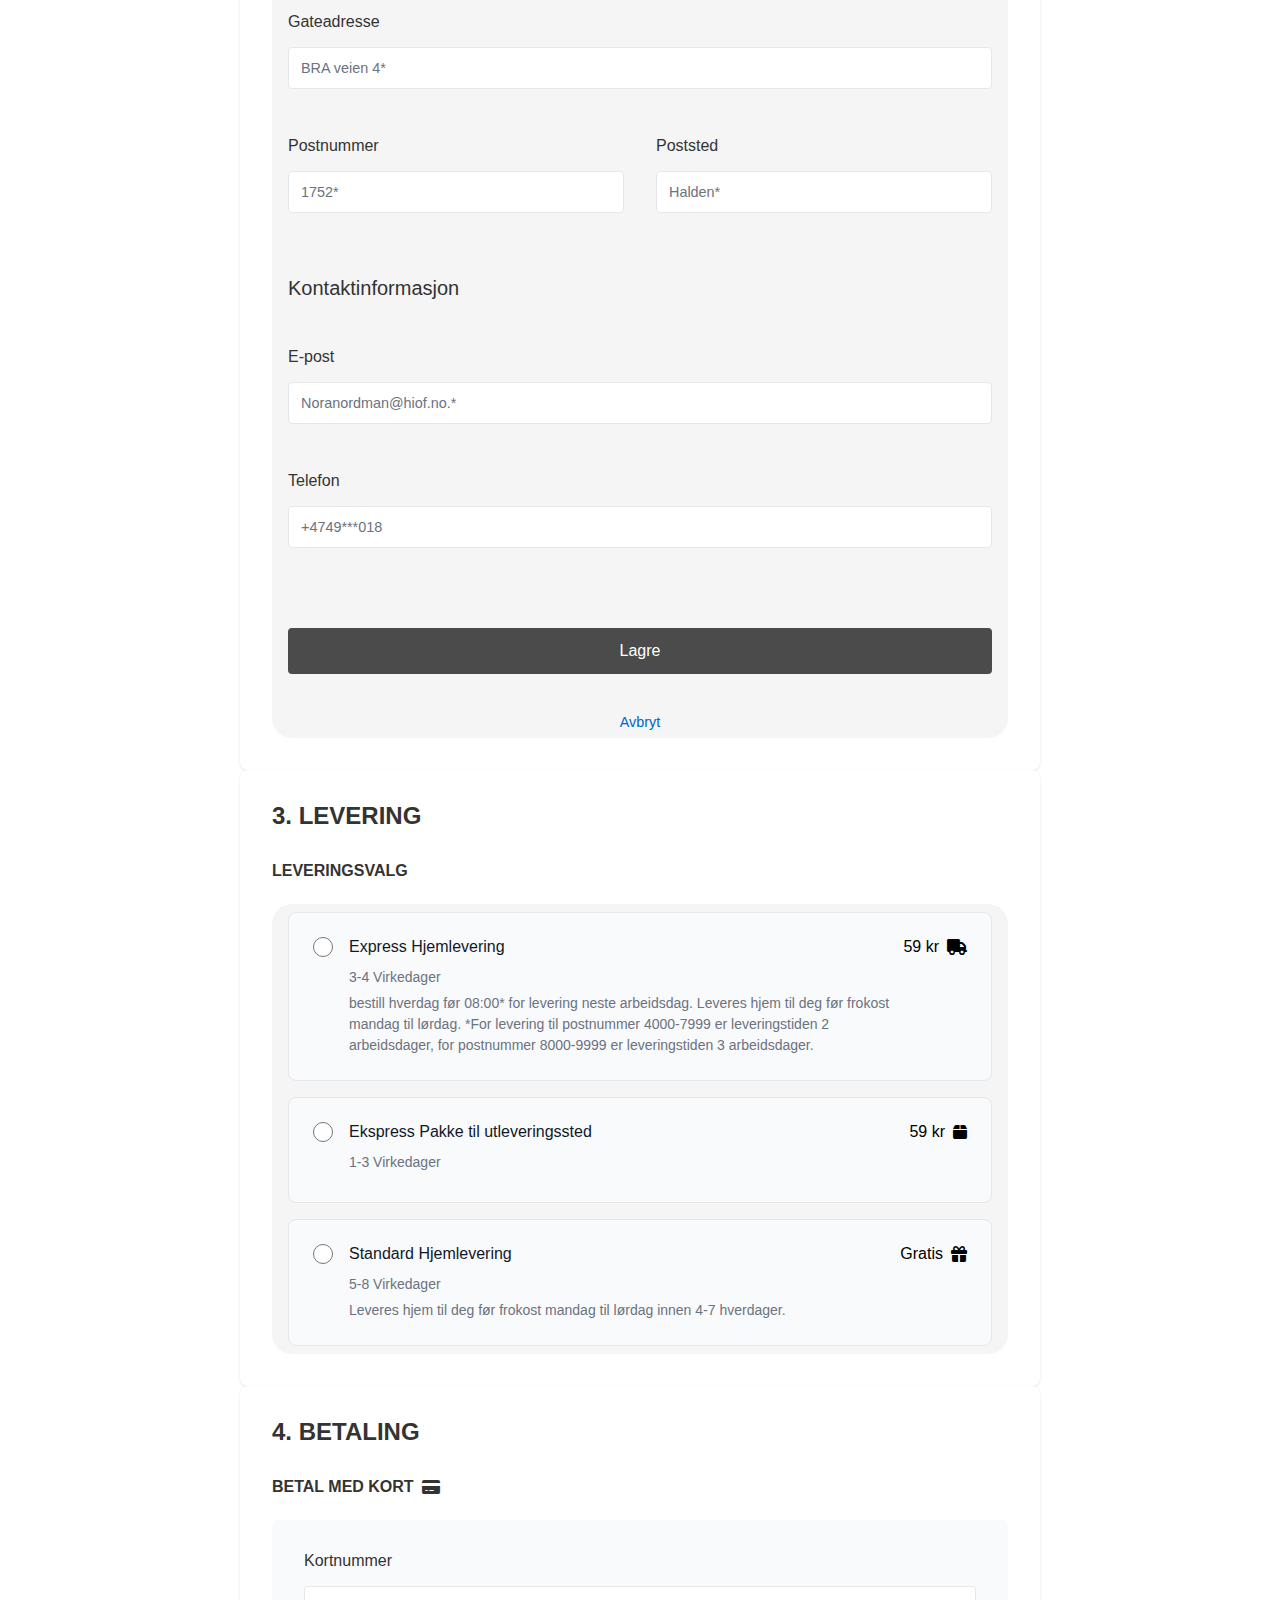
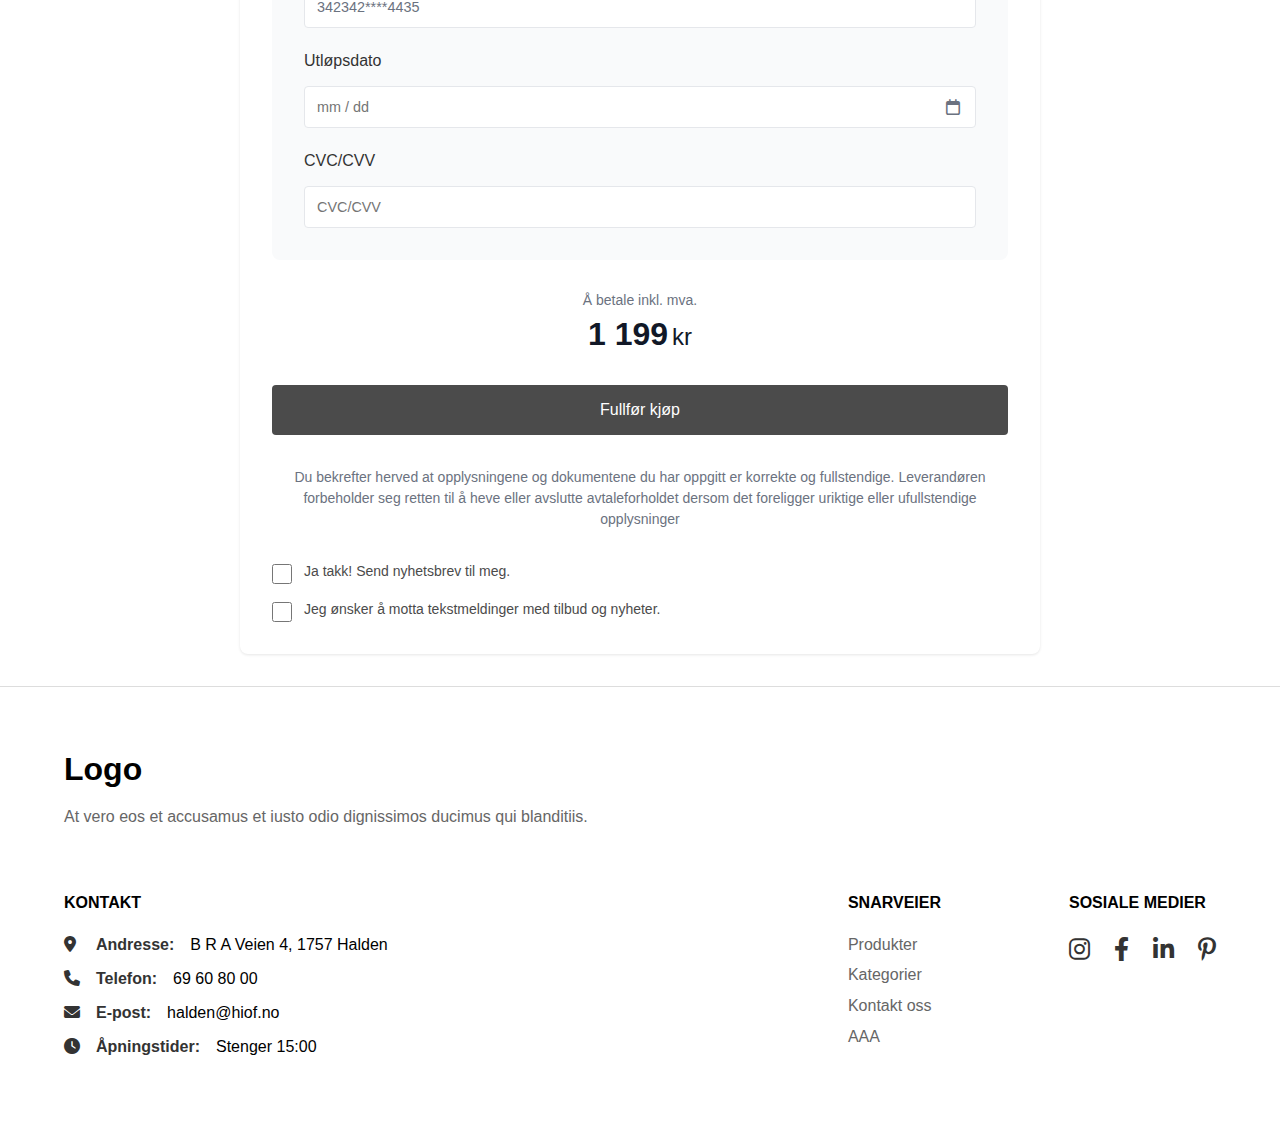
==== commit b28f9fa0: "update the index" ====
--- a/cart.html
+++ b/cart.html
@@ -440,6 +440,7 @@
                         <li><a href="product.html">Produkter</a></li>
                         <li><a href="index.html#categories">Kategorier</a></li>
                         <li><a href="#footer-contact">Kontakt oss</a></li>
+                        <li><a href="https://github.com/melissa2811/keza-website/blob/main/Mal%20%E2%80%93%20WCAG-sjekkliste%20for%20utfylling%20av%20tilgjengelighetserkl%C3%A6ring%20for%20nettl%C3%B8sning%2024.01.2024.pdf"> AAA</a></li>
                     </ul>
                 </section>
     
--- a/css/style.css
+++ b/css/style.css
@@ -180,7 +180,7 @@
     height: 100%;
     background: linear-gradient(45deg, rgba(103, 58, 183, 0.7), transparent);
     z-index: 2;
-    border-radius: 20px; /* Added border radius */
+    border-radius: 20px; 
 }
 
 .section-overlay.light {
@@ -227,15 +227,15 @@
 /* CTA button - adjusted to fit content */
 .cta {
     display: inline-block;
-    padding: 0.8rem 1.5rem; /* Reduced horizontal padding */
+    padding: 0.8rem 1.5rem; 
     background: white;
     color: black;
     text-decoration: none;
     border-radius: 25px;
     font-weight: 500;
     transition: all 0.3s ease;
-    width: auto; /* Let the button size match its content */
-    white-space: nowrap; /* Prevent text wrapping */
+    width: auto; 
+    white-space: nowrap; 
 }
 
 
@@ -243,10 +243,10 @@
     transform: translateY(-2px);
     box-shadow: 0 4px 10px rgba(0,0,0,0.1);
 }
-/*  */
-/* Add these new rules and modify your existing slider CSS */
-
-/* Slides */
+
+
+
+/* this are by  Slides */
 .slide {
     position: absolute;
     top: 0;
@@ -255,7 +255,7 @@
     height: 100%;
     opacity: 0;
     transition: opacity 0.5s ease-in-out;
-    /* Remove visibility: hidden */
+    /*and i removed  visibility: hidden */
 }
 
 /* Make first slide visible by default */
@@ -594,7 +594,7 @@
     background: rgba(0, 0, 0, 0.5);
 }
 
-/* Tablet View (768px to 992px) */
+/* Tablet View  (768px to 992px) */
 @media (max-width: 992px) {
     .categories {
         padding: 3rem 3%;
@@ -848,9 +848,9 @@
 }
 
 .social-links {
-    display: flex !important; /* Force display */
+    display: flex !important; /* this is a Force display */
     gap: 1.5rem;
-    visibility: visible !important; /* Force visibility */
+    visibility: visible !important; /* this is a Force visibility */
 }
 
 .social-links a {
@@ -864,8 +864,8 @@
 
 .social-links a i {
     font-size: 1.5rem;
-    display: inline-block !important; /* Force display */
-    visibility: visible !important; /* Force visibility */
+    display: inline-block !important; /* this is Force display */
+    visibility: visible !important; /*  this is Force visibility */
 }
 
 .social-links a:hover {
